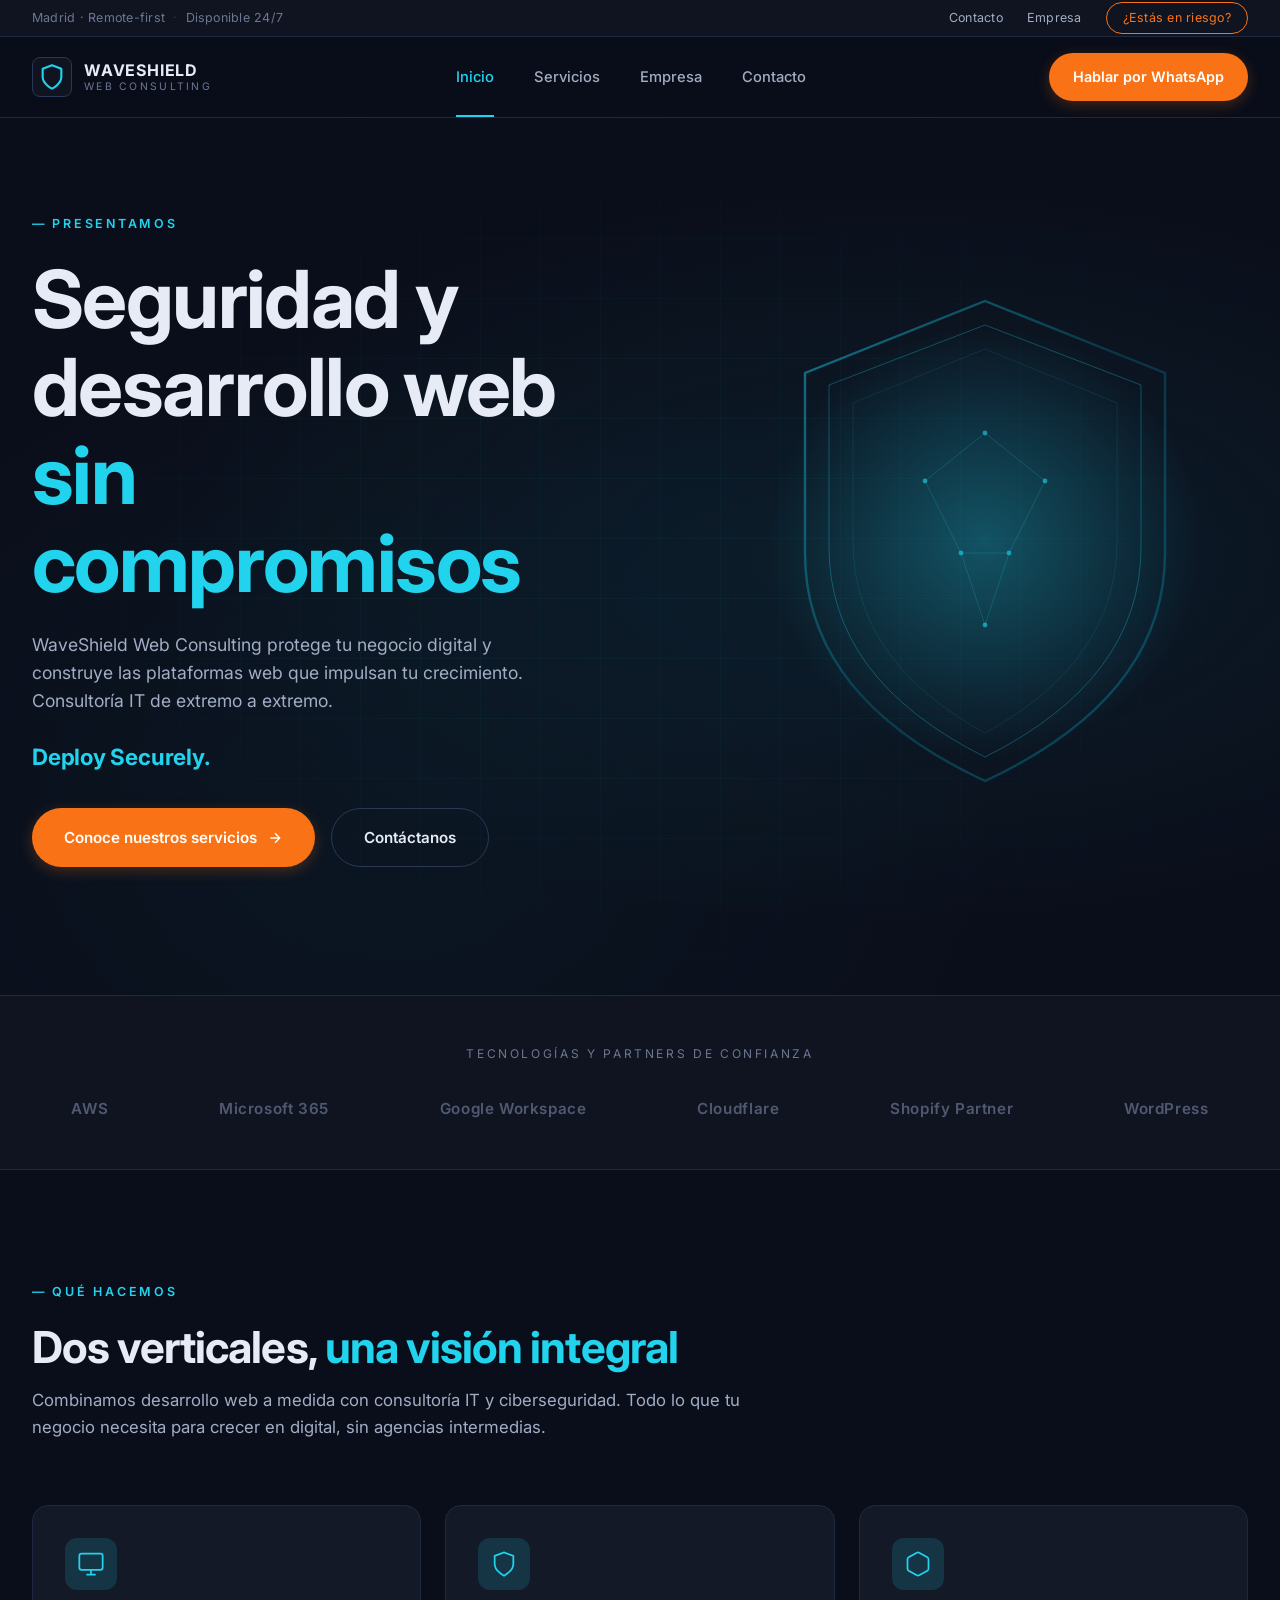
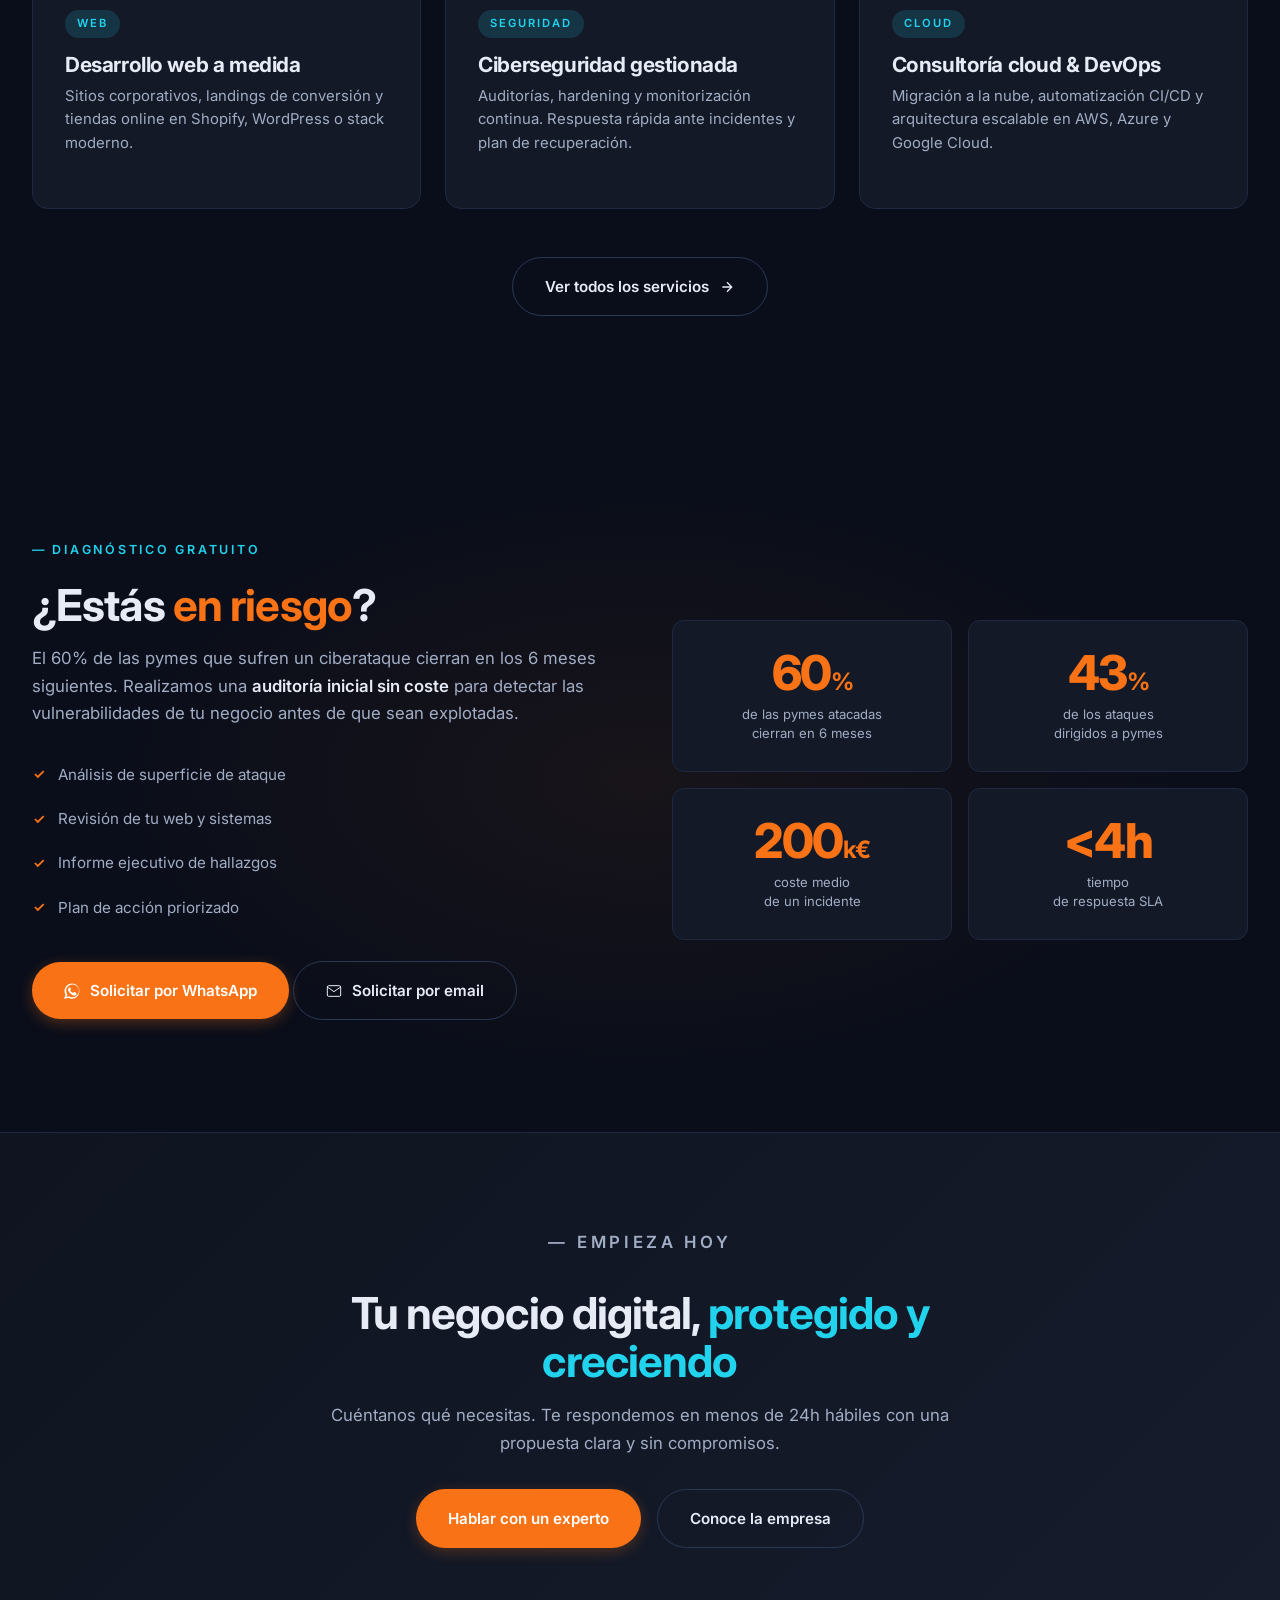
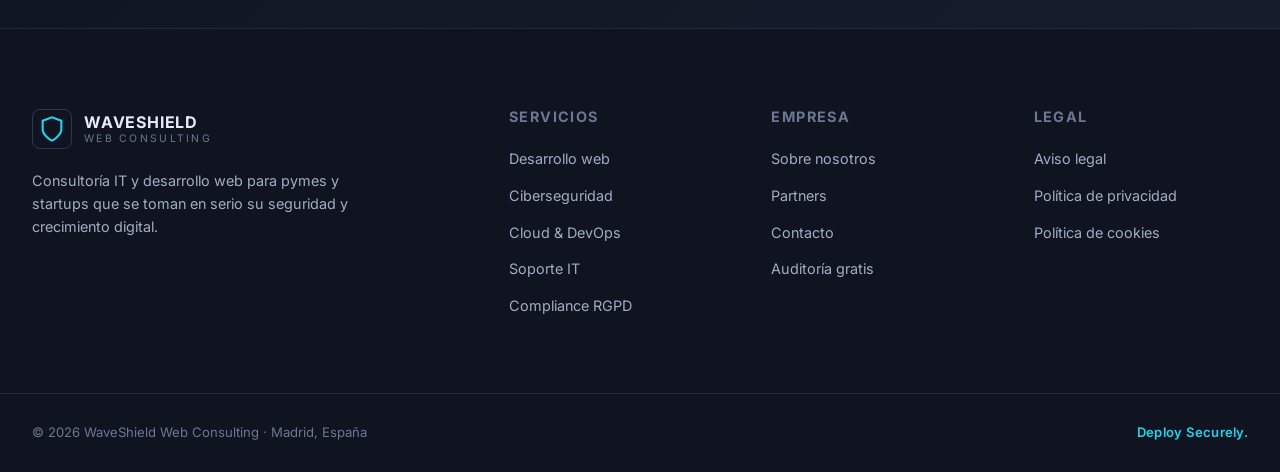
==== index.html @ a1d3de34 "Update email contact link in index.html" ====
<!DOCTYPE html>
<html lang="es">
<head>
  <meta charset="UTF-8">
  <title>WaveShield Web Consulting · Seguridad y desarrollo web sin compromisos</title>
  <meta name="viewport" content="width=device-width, initial-scale=1.0">
  <meta name="description" content="Consultoría IT y desarrollo web para pymes y startups. Protegemos tu negocio digital y construimos las plataformas que impulsan tu crecimiento.">
  <link href="https://fonts.googleapis.com/css2?family=Inter:wght@300;400;500;600;700;800&display=swap" rel="stylesheet">
  <link rel="stylesheet" href="css/styles.css">
</head>
<body>

<!-- TOPBAR -->
<div class="topbar">
  <div class="container topbar-inner">
    <div class="topbar-meta">
      <span>Madrid · Remote-first</span>
      <span class="topbar-dot">·</span>
      <span>Disponible 24/7</span>
    </div>
    <div class="topbar-links">
      <a href="contacto.html">Contacto</a>
      <a href="empresa.html">Empresa</a>
      <a href="contacto.html" class="topbar-pill">¿Estás en riesgo?</a>
    </div>
  </div>
</div>

<!-- HEADER -->
<header class="header" id="header">
  <div class="container header-inner">
    <a href="index.html" class="logo">
      <span class="logo-icon">
        <svg width="28" height="28" viewBox="0 0 24 24" fill="none" stroke="currentColor" stroke-width="1.8" stroke-linecap="round" stroke-linejoin="round">
          <path d="M12 22s8-4 8-10V5l-8-3-8 3v7c0 6 8 10 8 10z"/>
        </svg>
      </span>
      <span class="logo-text">
        <strong>WAVESHIELD</strong>
        <span class="logo-sub">WEB CONSULTING</span>
      </span>
    </a>

    <nav class="nav-desktop">
      <a href="index.html">Inicio</a>
      <a href="servicios.html">Servicios</a>
      <a href="empresa.html">Empresa</a>
      <a href="contacto.html">Contacto</a>
    </nav>

    <a href="https://wa.me/34695984273?text=Hola%2C%20me%20gustar%C3%ADa%20m%C3%A1s%20info" target="_blank" rel="noopener" class="btn btn-primary btn-pill">Hablar por WhatsApp</a>

    <button class="burger" id="burger" aria-label="Menú">
      <span></span><span></span><span></span>
    </button>
  </div>
</header>

<!-- DRAWER -->
<div class="drawer" id="drawer">
  <div class="drawer-overlay"></div>
  <div class="drawer-panel">
    <button class="drawer-close" aria-label="Cerrar">
      <svg width="22" height="22" viewBox="0 0 24 24" fill="none" stroke="currentColor" stroke-width="1.5"><path d="M18 6 6 18M6 6l12 12"/></svg>
    </button>
    <ul class="drawer-list">
      <li><a href="index.html">Inicio</a></li>
      <li><a href="servicios.html">Servicios</a></li>
      <li><a href="empresa.html">Empresa</a></li>
      <li><a href="contacto.html">Contacto</a></li>
    </ul>
    <a href="https://wa.me/34695984273?text=Hola%2C%20me%20gustar%C3%ADa%20m%C3%A1s%20info" target="_blank" rel="noopener" class="btn btn-primary btn-pill drawer-cta">Hablar por WhatsApp</a>
  </div>
</div>

<!-- HERO -->
<section class="hero">
  <div class="hero-bg"></div>
  <div class="hero-grid-overlay"></div>
  <div class="container hero-inner">
    <div class="hero-content">
      <p class="eyebrow">— Presentamos</p>
      <h1>
        Seguridad y<br>
        desarrollo web <span class="text-accent">sin<br>compromisos</span>
      </h1>
      <p class="hero-sub">
        WaveShield Web Consulting protege tu negocio digital y construye las plataformas web que impulsan tu crecimiento. Consultoría IT de extremo a extremo.
      </p>
      <p class="hero-tagline">Deploy Securely.</p>
      <div class="hero-actions">
        <a href="servicios.html" class="btn btn-primary btn-pill btn-lg">
          Conoce nuestros servicios
          <svg width="16" height="16" viewBox="0 0 24 24" fill="none" stroke="currentColor" stroke-width="2"><path d="M5 12h14m-7-7 7 7-7 7"/></svg>
        </a>
        <a href="contacto.html" class="btn btn-ghost btn-pill btn-lg">Contáctanos</a>
      </div>
    </div>
    <div class="hero-visual">
      <div class="hero-shield">
        <svg width="100%" height="100%" viewBox="0 0 400 460" xmlns="http://www.w3.org/2000/svg">
          <defs>
            <linearGradient id="shieldGrad" x1="0%" y1="0%" x2="100%" y2="100%">
              <stop offset="0%" stop-color="#22d3ee" stop-opacity="0.5"/>
              <stop offset="50%" stop-color="#06b6d4" stop-opacity="0.2"/>
              <stop offset="100%" stop-color="#0891b2" stop-opacity="0.4"/>
            </linearGradient>
            <radialGradient id="glowGrad">
              <stop offset="0%" stop-color="#22d3ee" stop-opacity="0.3"/>
              <stop offset="100%" stop-color="#22d3ee" stop-opacity="0"/>
            </radialGradient>
          </defs>
          <circle cx="200" cy="230" r="180" fill="url(#glowGrad)"/>
          <path d="M200 30 L350 90 L350 240 Q350 360 200 430 Q50 360 50 240 L50 90 Z"
                fill="none" stroke="url(#shieldGrad)" stroke-width="2"/>
          <path d="M200 50 L330 100 L330 235 Q330 345 200 410 Q70 345 70 235 L70 100 Z"
                fill="none" stroke="#22d3ee" stroke-width="0.5" opacity="0.5"/>
          <path d="M200 70 L310 115 L310 230 Q310 330 200 390 Q90 330 90 230 L90 115 Z"
                fill="none" stroke="#22d3ee" stroke-width="0.3" opacity="0.3"/>
          <g fill="#22d3ee" opacity="0.6">
            <circle cx="150" cy="180" r="2"/>
            <circle cx="250" cy="180" r="2"/>
            <circle cx="200" cy="140" r="2"/>
            <circle cx="180" cy="240" r="2"/>
            <circle cx="220" cy="240" r="2"/>
            <circle cx="200" cy="300" r="2"/>
          </g>
          <g stroke="#22d3ee" stroke-width="0.4" opacity="0.4" fill="none">
            <line x1="150" y1="180" x2="200" y2="140"/>
            <line x1="200" y1="140" x2="250" y2="180"/>
            <line x1="150" y1="180" x2="180" y2="240"/>
            <line x1="250" y1="180" x2="220" y2="240"/>
            <line x1="180" y1="240" x2="220" y2="240"/>
            <line x1="200" y1="300" x2="180" y2="240"/>
            <line x1="200" y1="300" x2="220" y2="240"/>
          </g>
        </svg>
      </div>
    </div>
  </div>
</section>

<!-- TRUST BAR -->
<section class="trust">
  <div class="container">
    <p class="trust-label">Tecnologías y partners de confianza</p>
    <div class="trust-grid">
      <div class="trust-item">AWS</div>
      <div class="trust-item">Microsoft 365</div>
      <div class="trust-item">Google Workspace</div>
      <div class="trust-item">Cloudflare</div>
      <div class="trust-item">Shopify Partner</div>
      <div class="trust-item">WordPress</div>
    </div>
  </div>
</section>

<!-- SERVICIOS PREVIEW (3 destacados) -->
<section class="services">
  <div class="container">
    <div class="section-head">
      <p class="eyebrow">— Qué hacemos</p>
      <h2>Dos verticales, <span class="text-accent">una visión integral</span></h2>
      <p class="section-sub">
        Combinamos desarrollo web a medida con consultoría IT y ciberseguridad. Todo lo que tu negocio necesita para crecer en digital, sin agencias intermedias.
      </p>
    </div>

    <div class="services-grid">

      <article class="service-card">
        <div class="service-icon">
          <svg width="28" height="28" viewBox="0 0 24 24" fill="none" stroke="currentColor" stroke-width="1.5"><rect x="2" y="3" width="20" height="14" rx="2"/><path d="M8 21h8M12 17v4"/></svg>
        </div>
        <div class="service-tag">Web</div>
        <h3>Desarrollo web a medida</h3>
        <p>Sitios corporativos, landings de conversión y tiendas online en Shopify, WordPress o stack moderno.</p>
      </article>

      <article class="service-card">
        <div class="service-icon">
          <svg width="28" height="28" viewBox="0 0 24 24" fill="none" stroke="currentColor" stroke-width="1.5"><path d="M12 22s8-4 8-10V5l-8-3-8 3v7c0 6 8 10 8 10z"/></svg>
        </div>
        <div class="service-tag">Seguridad</div>
        <h3>Ciberseguridad gestionada</h3>
        <p>Auditorías, hardening y monitorización continua. Respuesta rápida ante incidentes y plan de recuperación.</p>
      </article>

      <article class="service-card">
        <div class="service-icon">
          <svg width="28" height="28" viewBox="0 0 24 24" fill="none" stroke="currentColor" stroke-width="1.5"><path d="M21 16V8a2 2 0 0 0-1-1.73l-7-4a2 2 0 0 0-2 0l-7 4A2 2 0 0 0 3 8v8a2 2 0 0 0 1 1.73l7 4a2 2 0 0 0 2 0l7-4A2 2 0 0 0 21 16z"/></svg>
        </div>
        <div class="service-tag">Cloud</div>
        <h3>Consultoría cloud & DevOps</h3>
        <p>Migración a la nube, automatización CI/CD y arquitectura escalable en AWS, Azure y Google Cloud.</p>
      </article>

    </div>

    <div style="text-align: center; margin-top: 3rem;">
      <a href="servicios.html" class="btn btn-ghost btn-pill btn-lg">
        Ver todos los servicios
        <svg width="16" height="16" viewBox="0 0 24 24" fill="none" stroke="currentColor" stroke-width="2"><path d="M5 12h14m-7-7 7 7-7 7"/></svg>
      </a>
    </div>
  </div>
</section>

<!-- RIESGO + STATS -->
<section class="risk">
  <div class="container risk-inner">
    <div class="risk-left">
      <p class="eyebrow">— Diagnóstico gratuito</p>
      <h2>¿Estás <span class="text-warning">en riesgo</span>?</h2>
      <p class="risk-text">
        El 60% de las pymes que sufren un ciberataque cierran en los 6 meses siguientes. Realizamos una <strong>auditoría inicial sin coste</strong> para detectar las vulnerabilidades de tu negocio antes de que sean explotadas.
      </p>
      <ul class="risk-list">
        <li><svg width="14" height="14" viewBox="0 0 24 24" fill="none" stroke="currentColor" stroke-width="3"><path d="M5 12l5 5L20 7"/></svg> Análisis de superficie de ataque</li>
        <li><svg width="14" height="14" viewBox="0 0 24 24" fill="none" stroke="currentColor" stroke-width="3"><path d="M5 12l5 5L20 7"/></svg> Revisión de tu web y sistemas</li>
        <li><svg width="14" height="14" viewBox="0 0 24 24" fill="none" stroke="currentColor" stroke-width="3"><path d="M5 12l5 5L20 7"/></svg> Informe ejecutivo de hallazgos</li>
        <li><svg width="14" height="14" viewBox="0 0 24 24" fill="none" stroke="currentColor" stroke-width="3"><path d="M5 12l5 5L20 7"/></svg> Plan de acción priorizado</li>
      </ul>
      <div class="risk-actions">
        <a href="https://wa.me/34695984273?text=Hola%2C%20me%20gustar%C3%ADa%20solicitar%20la%20auditor%C3%ADa%20gratuita"
           target="_blank" rel="noopener" class="btn btn-warning btn-pill btn-lg">
          <svg width="16" height="16" viewBox="0 0 24 24" fill="currentColor"><path d="M17.5 14.4c-.3-.1-1.6-.8-1.9-.9-.3-.1-.5-.1-.7.1s-.8.9-1 1.1c-.2.2-.4.2-.6.1-.8-.4-1.5-.9-2.2-1.4-.6-.5-1.1-1.2-1.6-1.9-.1-.3 0-.4.1-.6.1-.1.3-.3.4-.5.1-.1.2-.3.3-.4.1-.2 0-.4 0-.5-.1-.1-.7-1.6-.9-2.2-.2-.5-.5-.5-.7-.5h-.6c-.2 0-.5.2-.8.4-.8.8-1.2 1.8-1.2 2.9.1 1.3.6 2.5 1.4 3.5 1.4 2 3.3 3.6 5.4 4.6.6.3 1.1.5 1.7.6.6.2 1.2.2 1.9.1.8-.1 1.5-.6 2-1.3.3-.4.4-.9.4-1.4-.1-.2-.3-.3-.6-.4M19.9 4.1c-4.4-4.4-11.5-4.4-15.9 0-3.6 3.6-4.3 9.2-1.7 13.5L0 24l6.6-1.7c1.6.9 3.4 1.3 5.2 1.3 6.2 0 11.2-5 11.2-11.2.1-3-1.1-5.9-3.2-8.1 0 0 .1 0 .1-.2m-7.2 17.4c-1.6 0-3.2-.4-4.6-1.3l-.3-.2-3.9 1 1-3.8-.2-.3c-2.9-4.5-1.5-10.5 3-13.3s10.4-1.5 13.3 3 1.5 10.4-3 13.3c-1.5 1-3.4 1.6-5.3 1.6"/></svg>
          Solicitar por WhatsApp
        </a>
        <a href="mailto:workrumsam@gmail.com?subject=Solicitud%20de%20auditor%C3%ADa%20gratuita&body=Hola%2C%0A%0AMe%20gustar%C3%ADa%20solicitar%20la%20auditor%C3%ADa%20gratuita%20de%20WaveShield.%0A%0AEmpresa%3A%0AWeb%3A%0ASector%3A%0A%0AGracias."
           class="btn btn-ghost btn-pill btn-lg">
          <svg width="16" height="16" viewBox="0 0 24 24" fill="none" stroke="currentColor" stroke-width="1.5"><rect x="2" y="4" width="20" height="16" rx="2"/><path d="M22 6 12 13 2 6"/></svg>
          Solicitar por email
        </a>
      </div>
    </div>
    <div class="risk-right">
      <div class="risk-stat">
        <div class="risk-stat-num">60<span>%</span></div>
        <div class="risk-stat-label">de las pymes atacadas<br>cierran en 6 meses</div>
      </div>
      <div class="risk-stat">
        <div class="risk-stat-num">43<span>%</span></div>
        <div class="risk-stat-label">de los ataques<br>dirigidos a pymes</div>
      </div>
      <div class="risk-stat">
        <div class="risk-stat-num">200<span>k€</span></div>
        <div class="risk-stat-label">coste medio<br>de un incidente</div>
      </div>
      <div class="risk-stat">
        <div class="risk-stat-num">&lt;4h</div>
        <div class="risk-stat-label">tiempo<br>de respuesta SLA</div>
      </div>
    </div>
  </div>
</section>

<!-- CTA BANNER -->
<section class="cta-banner">
  <div class="container cta-banner-inner">
    <p class="eyebrow">— Empieza hoy</p>
    <h2>Tu negocio digital, <span class="text-accent">protegido y creciendo</span></h2>
    <p>Cuéntanos qué necesitas. Te respondemos en menos de 24h hábiles con una propuesta clara y sin compromisos.</p>
    <div class="cta-banner-actions">
      <a href="contacto.html" class="btn btn-primary btn-pill btn-lg">Hablar con un experto</a>
      <a href="empresa.html" class="btn btn-ghost btn-pill btn-lg">Conoce la empresa</a>
    </div>
  </div>
</section>

<!-- FOOTER -->
<footer class="footer">
  <div class="container footer-inner">
    <div class="footer-brand">
      <a href="index.html" class="logo">
        <span class="logo-icon">
          <svg width="28" height="28" viewBox="0 0 24 24" fill="none" stroke="currentColor" stroke-width="1.8"><path d="M12 22s8-4 8-10V5l-8-3-8 3v7c0 6 8 10 8 10z"/></svg>
        </span>
        <span class="logo-text">
          <strong>WAVESHIELD</strong>
          <span class="logo-sub">WEB CONSULTING</span>
        </span>
      </a>
      <p>Consultoría IT y desarrollo web para pymes y startups que se toman en serio su seguridad y crecimiento digital.</p>
    </div>

    <div class="footer-col">
      <h4>Servicios</h4>
      <ul>
        <li><a href="servicios.html">Desarrollo web</a></li>
        <li><a href="servicios.html">Ciberseguridad</a></li>
        <li><a href="servicios.html">Cloud & DevOps</a></li>
        <li><a href="servicios.html">Soporte IT</a></li>
        <li><a href="servicios.html">Compliance RGPD</a></li>
      </ul>
    </div>

    <div class="footer-col">
      <h4>Empresa</h4>
      <ul>
        <li><a href="empresa.html">Sobre nosotros</a></li>
        <li><a href="empresa.html">Partners</a></li>
        <li><a href="contacto.html">Contacto</a></li>
        <li><a href="contacto.html">Auditoría gratis</a></li>
      </ul>
    </div>

    <div class="footer-col">
      <h4>Legal</h4>
      <ul>
        <li><a href="#">Aviso legal</a></li>
        <li><a href="#">Política de privacidad</a></li>
        <li><a href="#">Política de cookies</a></li>
      </ul>
    </div>
  </div>

  <div class="footer-bottom">
    <div class="container footer-bottom-inner">
      <span>© 2026 WaveShield Web Consulting · Madrid, España</span>
      <span class="footer-tagline">Deploy Securely.</span>
    </div>
  </div>
</footer>

<script src="js/main.js"></script>
</body>
</html>
---- css/styles.css ----
/* ─────────────────────────────────────────────
   CYBERSHIELD WEB CONSULTING · STYLES
   Multi-page · HTML + CSS + JS vainilla
   ───────────────────────────────────────────── */

*, *::before, *::after { box-sizing: border-box; margin: 0; padding: 0; }

:root {
  --bg: #0a0e1a;
  --bg-2: #0f1420;
  --bg-3: #161c2c;
  --bg-card: #131927;
  --border: #1f2940;
  --border-light: #2a3855;
  --text: #e6ebf5;
  --text-2: #a1adc4;
  --text-3: #6c7793;
  --accent: #22d3ee;
  --accent-2: #06b6d4;
  --accent-dim: rgba(34, 211, 238, 0.15);
  --warning: #f97316;
  --warning-2: #ea580c;
  --warning-dim: rgba(249, 115, 22, 0.15);
  --success: #22c55e;
  --whatsapp: #25d366;
  --font: 'Inter', -apple-system, BlinkMacSystemFont, sans-serif;
}

html { scroll-behavior: smooth; }

body {
  background: var(--bg);
  color: var(--text);
  font-family: var(--font);
  font-weight: 400;
  line-height: 1.65;
  overflow-x: hidden;
  -webkit-font-smoothing: antialiased;
}

img, svg { max-width: 100%; display: block; }
a { color: inherit; text-decoration: none; }
button { font-family: inherit; cursor: pointer; }

.container {
  max-width: 1280px;
  margin: 0 auto;
  padding: 0 2rem;
}

/* ── HELPERS ── */
.text-accent { color: var(--accent); }
.text-warning { color: var(--warning); }

.eyebrow {
  font-size: 0.78rem;
  letter-spacing: 0.22em;
  text-transform: uppercase;
  color: var(--accent);
  font-weight: 600;
  margin-bottom: 1.25rem;
}

h1, h2, h3, h4 {
  font-family: var(--font);
  font-weight: 700;
  letter-spacing: -0.02em;
  line-height: 1.1;
}

h1 { font-size: clamp(2.5rem, 6.5vw, 5rem); margin-bottom: 1.5rem; }
h2 { font-size: clamp(1.85rem, 4vw, 2.75rem); margin-bottom: 1rem; }
h3 { font-size: 1.35rem; margin-bottom: 0.5rem; }
h4 { font-size: 0.9rem; letter-spacing: 0.1em; text-transform: uppercase; color: var(--text-3); margin-bottom: 1.25rem; }

/* ── BUTTONS ── */
.btn {
  display: inline-flex;
  align-items: center;
  gap: 0.625rem;
  padding: 0.75rem 1.5rem;
  font-size: 0.9rem;
  font-weight: 600;
  border: none;
  transition: transform 0.15s, background 0.2s, color 0.2s, box-shadow 0.2s;
  cursor: pointer;
  white-space: nowrap;
}

.btn-lg { padding: 1rem 2rem; font-size: 0.95rem; }
.btn-pill { border-radius: 100px; }

.btn-primary {
  background: var(--warning);
  color: #fff;
  box-shadow: 0 4px 14px rgba(249, 115, 22, 0.25);
}

.btn-primary:hover {
  background: var(--warning-2);
  transform: translateY(-1px);
  box-shadow: 0 6px 20px rgba(249, 115, 22, 0.35);
}

.btn-ghost {
  background: transparent;
  color: var(--text);
  border: 1px solid var(--border-light);
}

.btn-ghost:hover {
  border-color: var(--accent);
  color: var(--accent);
}

.btn-warning {
  background: var(--warning);
  color: #fff;
  box-shadow: 0 4px 14px rgba(249, 115, 22, 0.3);
}

.btn-warning:hover {
  background: var(--warning-2);
  transform: translateY(-1px);
}

/* ── TOPBAR ── */
.topbar {
  background: var(--bg-2);
  border-bottom: 1px solid var(--border);
  font-size: 0.78rem;
  color: var(--text-3);
  letter-spacing: 0.02em;
}

.topbar-inner {
  display: flex;
  justify-content: space-between;
  align-items: center;
  height: 36px;
}

.topbar-meta { display: flex; gap: 0.5rem; align-items: center; }
.topbar-dot { opacity: 0.4; }
.topbar-links { display: flex; gap: 1.5rem; align-items: center; }

.topbar-links a {
  color: var(--text-2);
  transition: color 0.2s;
}

.topbar-links a:hover { color: var(--text); }

.topbar-pill {
  padding: 0.3rem 1rem;
  border: 1px solid var(--warning);
  border-radius: 100px;
  color: var(--warning) !important;
  transition: background 0.2s, color 0.2s !important;
}

.topbar-pill:hover {
  background: var(--warning);
  color: #fff !important;
}

/* ── HEADER ── */
.header {
  border-bottom: 1px solid var(--border);
  position: sticky;
  top: 0;
  z-index: 50;
  backdrop-filter: blur(10px);
  background: rgba(10, 14, 26, 0.92);
}

.header-inner {
  display: flex;
  align-items: center;
  justify-content: space-between;
  height: 80px;
  gap: 2rem;
}

.logo {
  display: flex;
  align-items: center;
  gap: 0.75rem;
  flex-shrink: 0;
}

.logo-icon {
  width: 40px;
  height: 40px;
  border: 1px solid var(--border-light);
  border-radius: 8px;
  display: flex;
  align-items: center;
  justify-content: center;
  color: var(--accent);
  background: var(--bg-2);
}

.logo-text { display: flex; flex-direction: column; line-height: 1; }
.logo-text strong {
  font-size: 1rem;
  letter-spacing: 0.05em;
  color: var(--text);
  font-weight: 700;
}

.logo-sub {
  font-size: 0.65rem;
  letter-spacing: 0.22em;
  color: var(--text-3);
  margin-top: 4px;
}

.nav-desktop {
  display: flex;
  gap: 2.5rem;
  flex: 1;
  justify-content: center;
}

.nav-desktop a {
  font-size: 0.92rem;
  font-weight: 500;
  color: var(--text-2);
  transition: color 0.2s;
  position: relative;
}

.nav-desktop a:hover,
.nav-desktop a.active { color: var(--accent); }

.nav-desktop a.active::after {
  content: '';
  position: absolute;
  bottom: -28px;
  left: 0;
  right: 0;
  height: 2px;
  background: var(--accent);
}

.burger {
  display: none;
  background: transparent;
  border: none;
  width: 32px;
  height: 32px;
  flex-direction: column;
  justify-content: center;
  align-items: center;
  gap: 5px;
}

.burger span {
  width: 22px;
  height: 1.5px;
  background: var(--text);
  display: block;
}

/* ── DRAWER MOBILE ── */
.drawer {
  position: fixed;
  inset: 0;
  z-index: 9999;
  pointer-events: none;
  opacity: 0;
  transition: opacity 0.3s;
}

.drawer.open { pointer-events: auto; opacity: 1; }

.drawer-overlay {
  position: absolute;
  inset: 0;
  background: rgba(10, 14, 26, 0.8);
  backdrop-filter: blur(4px);
}

.drawer-panel {
  position: absolute;
  top: 0; right: 0; bottom: 0;
  width: min(85vw, 360px);
  background: var(--bg-2);
  border-left: 1px solid var(--border);
  transform: translateX(100%);
  transition: transform 0.35s cubic-bezier(0.4, 0, 0.2, 1);
  padding: 2rem;
  display: flex;
  flex-direction: column;
}

.drawer.open .drawer-panel { transform: translateX(0); }

.drawer-close {
  align-self: flex-end;
  background: transparent;
  border: none;
  color: var(--text);
  padding: 6px;
  margin-bottom: 1.5rem;
}

.drawer-list { list-style: none; flex: 1; display: flex; flex-direction: column; }
.drawer-list li { border-bottom: 1px solid var(--border); }
.drawer-list a {
  display: block;
  padding: 1.1rem 0;
  font-size: 0.95rem;
  letter-spacing: 0.04em;
  color: var(--text);
  transition: color 0.2s;
}

.drawer-list a:hover,
.drawer-list a.active { color: var(--accent); }

.drawer-cta { margin-top: 1.5rem; justify-content: center; }

/* ── PAGE HERO (interno) ── */
.page-hero {
  position: relative;
  padding: 5rem 0 4rem;
  text-align: center;
  overflow: hidden;
  border-bottom: 1px solid var(--border);
}

.page-hero::before {
  content: '';
  position: absolute;
  inset: 0;
  background: radial-gradient(ellipse at center, rgba(34, 211, 238, 0.06) 0%, transparent 60%);
}

.page-hero-inner {
  position: relative;
  max-width: 760px;
  margin: 0 auto;
}

.page-hero h1 {
  font-size: clamp(2.25rem, 5vw, 3.5rem);
}

.page-hero p {
  color: var(--text-2);
  font-size: 1.1rem;
  margin-top: 1rem;
  max-width: 640px;
  margin-left: auto;
  margin-right: auto;
}

/* ── HOME HERO ── */
.hero {
  position: relative;
  padding: 6rem 0 8rem;
  overflow: hidden;
}

.hero-bg {
  position: absolute;
  inset: 0;
  background: radial-gradient(ellipse at 70% 50%, rgba(34, 211, 238, 0.08) 0%, transparent 60%),
              radial-gradient(ellipse at 30% 80%, rgba(34, 211, 238, 0.04) 0%, transparent 50%);
}

.hero-grid-overlay {
  position: absolute;
  inset: 0;
  background-image:
    linear-gradient(rgba(34, 211, 238, 0.04) 1px, transparent 1px),
    linear-gradient(90deg, rgba(34, 211, 238, 0.04) 1px, transparent 1px);
  background-size: 60px 60px;
  mask-image: radial-gradient(ellipse at center, black 30%, transparent 80%);
}

.hero-inner {
  position: relative;
  display: grid;
  grid-template-columns: 1.1fr 0.9fr;
  gap: 3rem;
  align-items: center;
}

.hero-content { z-index: 2; }

.hero-sub {
  font-size: 1.1rem;
  color: var(--text-2);
  margin: 1.5rem 0;
  max-width: 540px;
  line-height: 1.6;
}

.hero-tagline {
  font-size: 1.4rem;
  font-weight: 700;
  color: var(--accent);
  margin-bottom: 2rem;
  letter-spacing: -0.01em;
}

.hero-actions {
  display: flex;
  gap: 1rem;
  flex-wrap: wrap;
}

.hero-visual {
  position: relative;
  z-index: 1;
}

.hero-shield {
  position: relative;
  max-width: 480px;
  margin: 0 auto;
  animation: float 6s ease-in-out infinite;
}

@keyframes float {
  0%, 100% { transform: translateY(0); }
  50% { transform: translateY(-12px); }
}

/* ── TRUST BAR ── */
.trust {
  padding: 3rem 0;
  border-top: 1px solid var(--border);
  border-bottom: 1px solid var(--border);
  background: var(--bg-2);
}

.trust-label {
  text-align: center;
  font-size: 0.75rem;
  letter-spacing: 0.22em;
  text-transform: uppercase;
  color: var(--text-3);
  margin-bottom: 2rem;
}

.trust-grid {
  display: flex;
  justify-content: space-around;
  align-items: center;
  flex-wrap: wrap;
  gap: 2rem;
}

.trust-item {
  font-size: 0.95rem;
  font-weight: 600;
  color: var(--text-3);
  letter-spacing: 0.04em;
  opacity: 0.7;
  transition: opacity 0.2s, color 0.2s;
}

.trust-item:hover { opacity: 1; color: var(--text); }

/* ── SECTION HEAD ── */
.section-head {
  margin-bottom: 4rem;
  max-width: 720px;
}

.section-head-center {
  text-align: center;
  margin-left: auto;
  margin-right: auto;
}

.section-sub {
  font-size: 1.05rem;
  color: var(--text-2);
  margin-top: 0.5rem;
  line-height: 1.6;
}

/* ── SERVICES GRID ── */
.services { padding: 7rem 0; }

.services-grid {
  display: grid;
  grid-template-columns: repeat(3, 1fr);
  gap: 1.5rem;
}

.service-card {
  background: var(--bg-card);
  border: 1px solid var(--border);
  border-radius: 16px;
  padding: 2rem;
  transition: border-color 0.3s, transform 0.3s, background 0.3s;
  display: flex;
  flex-direction: column;
}

.service-card:hover {
  border-color: var(--accent);
  transform: translateY(-4px);
  background: var(--bg-3);
}

.service-icon {
  width: 52px;
  height: 52px;
  border-radius: 12px;
  background: var(--accent-dim);
  color: var(--accent);
  display: flex;
  align-items: center;
  justify-content: center;
  margin-bottom: 1.25rem;
}

.service-tag {
  display: inline-block;
  font-size: 0.7rem;
  letter-spacing: 0.18em;
  text-transform: uppercase;
  color: var(--accent);
  padding: 0.3rem 0.75rem;
  background: var(--accent-dim);
  border-radius: 100px;
  margin-bottom: 1rem;
  font-weight: 600;
  align-self: flex-start;
}

.service-card h3 {
  color: var(--text);
  font-size: 1.3rem;
  margin-bottom: 0.5rem;
}

.service-card p {
  color: var(--text-2);
  font-size: 0.93rem;
  line-height: 1.6;
  margin-bottom: 1.25rem;
  flex: 1;
}

.service-list {
  list-style: none;
  padding: 0;
  border-top: 1px solid var(--border);
  padding-top: 1.25rem;
}

.service-list li {
  font-size: 0.86rem;
  color: var(--text-2);
  padding: 0.4rem 0 0.4rem 1.5rem;
  position: relative;
  line-height: 1.5;
}

.service-list li::before {
  content: '';
  position: absolute;
  left: 0;
  top: 0.85rem;
  width: 6px;
  height: 6px;
  background: var(--accent);
  border-radius: 50%;
}

/* ── RISK / STATS SECTION ── */
.risk {
  padding: 7rem 0;
  position: relative;
  overflow: hidden;
}

.risk::before {
  content: '';
  position: absolute;
  inset: 0;
  background: radial-gradient(ellipse at center, rgba(249, 115, 22, 0.06) 0%, transparent 60%);
}

.risk-inner {
  position: relative;
  display: grid;
  grid-template-columns: 1fr 1fr;
  gap: 4rem;
  align-items: center;
}

.risk-text {
  color: var(--text-2);
  font-size: 1.05rem;
  margin: 1rem 0 1.5rem;
  line-height: 1.65;
}

.risk-text strong { color: var(--text); font-weight: 600; }

.risk-list {
  list-style: none;
  padding: 0;
  margin: 0 0 2rem;
}

.risk-list li {
  display: flex;
  align-items: center;
  gap: 0.75rem;
  padding: 0.6rem 0;
  font-size: 0.95rem;
  color: var(--text-2);
}

.risk-list svg { color: var(--warning); flex-shrink: 0; }

.risk-right {
  display: grid;
  grid-template-columns: 1fr 1fr;
  gap: 1rem;
}

.risk-stat {
  background: var(--bg-card);
  border: 1px solid var(--border);
  border-radius: 12px;
  padding: 1.75rem 1.5rem;
  text-align: center;
}

.risk-stat-num {
  font-size: 3rem;
  font-weight: 800;
  color: var(--warning);
  line-height: 1;
  letter-spacing: -0.03em;
  margin-bottom: 0.5rem;
}

.risk-stat-num span {
  font-size: 1.5rem;
  font-weight: 700;
}

.risk-stat-label {
  font-size: 0.82rem;
  color: var(--text-2);
  line-height: 1.45;
}

/* ── PROCESS ── */
.process {
  padding: 7rem 0;
  background: var(--bg-2);
  border-top: 1px solid var(--border);
  border-bottom: 1px solid var(--border);
}

.process-steps {
  display: grid;
  grid-template-columns: 1fr auto 1fr auto 1fr auto 1fr;
  gap: 1.25rem;
  align-items: stretch;
}

.process-step {
  background: var(--bg-card);
  border: 1px solid var(--border);
  border-radius: 14px;
  padding: 2rem 1.75rem;
  transition: border-color 0.3s;
}

.process-step:hover { border-color: var(--accent); }

.process-num {
  font-size: 2.5rem;
  font-weight: 800;
  color: var(--accent);
  opacity: 0.35;
  line-height: 1;
  margin-bottom: 0.75rem;
  letter-spacing: -0.03em;
}

.process-step h3 {
  font-size: 1.15rem;
  color: var(--text);
  margin-bottom: 0.5rem;
}

.process-step p {
  font-size: 0.88rem;
  color: var(--text-2);
  line-height: 1.55;
}

.process-arrow {
  align-self: center;
  color: var(--accent);
  opacity: 0.4;
  font-size: 1.5rem;
}

/* ── COMPANY ── */
.company-section { padding: 6rem 0; }

.company-inner {
  display: grid;
  grid-template-columns: 1fr 1fr;
  gap: 4rem;
  align-items: center;
}

.company-text p {
  color: var(--text-2);
  margin-bottom: 1rem;
  font-size: 0.98rem;
  line-height: 1.7;
}

.company-values {
  display: grid;
  grid-template-columns: repeat(3, 1fr);
  gap: 1.25rem;
  margin-top: 2rem;
  padding-top: 2rem;
  border-top: 1px solid var(--border);
}

.company-value strong {
  font-size: 0.92rem;
  color: var(--accent);
  font-weight: 600;
  display: block;
  margin-bottom: 0.2rem;
}

.company-value span {
  font-size: 0.85rem;
  color: var(--text-2);
  line-height: 1.45;
}

/* TERMINAL */
.terminal {
  background: #0d1119;
  border: 1px solid var(--border-light);
  border-radius: 12px;
  overflow: hidden;
  box-shadow: 0 20px 60px rgba(0, 0, 0, 0.4);
}

.terminal-head {
  background: var(--bg-3);
  padding: 0.75rem 1rem;
  display: flex;
  align-items: center;
  gap: 0.5rem;
  border-bottom: 1px solid var(--border);
}

.terminal-dot {
  width: 12px;
  height: 12px;
  border-radius: 50%;
  background: #404a60;
}

.terminal-dot:nth-child(1) { background: #ff5f57; }
.terminal-dot:nth-child(2) { background: #febc2e; }
.terminal-dot:nth-child(3) { background: #28c840; }

.terminal-title {
  margin-left: auto;
  margin-right: auto;
  font-size: 0.78rem;
  color: var(--text-3);
  font-family: 'SF Mono', Menlo, Monaco, monospace;
}

.terminal-body {
  padding: 1.5rem;
  font-family: 'SF Mono', Menlo, Monaco, monospace;
  font-size: 0.85rem;
  line-height: 1.7;
}

.terminal-body p { margin: 0.15rem 0; color: var(--text-2); }

.t-prompt { color: var(--accent); margin-right: 0.5rem; font-weight: 700; }
.t-out { padding-left: 1.2rem; }
.t-ok { color: var(--success); margin-right: 0.5rem; }

.t-blink {
  color: var(--accent);
  animation: blink 1.2s ease-in-out infinite;
}

@keyframes blink {
  0%, 100% { opacity: 1; }
  50% { opacity: 0.3; }
}

/* ── TIMELINE (about page) ── */
.timeline {
  padding: 5rem 0;
  background: var(--bg-2);
  border-top: 1px solid var(--border);
  border-bottom: 1px solid var(--border);
}

.timeline-list {
  max-width: 760px;
  margin: 3rem auto 0;
  position: relative;
}

.timeline-list::before {
  content: '';
  position: absolute;
  top: 0;
  bottom: 0;
  left: 20px;
  width: 1px;
  background: var(--border);
}

.timeline-item {
  position: relative;
  padding: 0 0 2.5rem 4rem;
}

.timeline-item:last-child { padding-bottom: 0; }

.timeline-dot {
  position: absolute;
  left: 13px;
  top: 6px;
  width: 16px;
  height: 16px;
  border-radius: 50%;
  background: var(--bg);
  border: 2px solid var(--accent);
  box-shadow: 0 0 0 4px var(--bg-2);
}

.timeline-year {
  display: inline-block;
  font-size: 0.75rem;
  font-weight: 600;
  letter-spacing: 0.15em;
  color: var(--accent);
  margin-bottom: 0.4rem;
  text-transform: uppercase;
}

.timeline-item h3 {
  font-size: 1.2rem;
  color: var(--text);
  margin-bottom: 0.4rem;
}

.timeline-item p {
  color: var(--text-2);
  font-size: 0.95rem;
  line-height: 1.6;
}

/* ── PARTNERS / VALUES GRID ── */
.partners-section {
  padding: 7rem 0;
}

.partners-grid {
  display: grid;
  grid-template-columns: repeat(4, 1fr);
  gap: 1rem;
}

.partner-card {
  background: var(--bg-card);
  border: 1px solid var(--border);
  border-radius: 12px;
  padding: 1.75rem 1.5rem;
  text-align: center;
  font-size: 0.95rem;
  font-weight: 600;
  color: var(--text-2);
  transition: all 0.25s;
}

.partner-card:hover {
  border-color: var(--accent);
  color: var(--accent);
  transform: translateY(-2px);
}

/* ── CONTACT PAGE ── */
.contact-page { padding: 5rem 0 6rem; }

.contact-channels-grid {
  display: grid;
  grid-template-columns: repeat(3, 1fr);
  gap: 1.5rem;
  margin-bottom: 4rem;
}

.channel-card {
  background: var(--bg-card);
  border: 1px solid var(--border);
  border-radius: 16px;
  padding: 2.5rem 2rem;
  text-align: center;
  display: flex;
  flex-direction: column;
  align-items: center;
  transition: border-color 0.3s, transform 0.3s, background 0.3s;
}

.channel-card:hover {
  border-color: var(--accent);
  transform: translateY(-4px);
  background: var(--bg-3);
}

.channel-card.channel-whatsapp:hover { border-color: var(--whatsapp); }

.channel-icon {
  width: 64px;
  height: 64px;
  border-radius: 16px;
  display: flex;
  align-items: center;
  justify-content: center;
  margin-bottom: 1.5rem;
  background: var(--accent-dim);
  color: var(--accent);
}

.channel-icon.channel-icon-warning {
  background: var(--warning-dim);
  color: var(--warning);
}

.channel-icon.channel-icon-whatsapp {
  background: rgba(37, 211, 102, 0.15);
  color: var(--whatsapp);
}

.channel-card h3 {
  color: var(--text);
  font-size: 1.35rem;
  margin-bottom: 0.5rem;
}

.channel-card p {
  color: var(--text-2);
  font-size: 0.92rem;
  line-height: 1.6;
  margin-bottom: 1.5rem;
  flex: 1;
}

.channel-cta {
  display: inline-flex;
  align-items: center;
  gap: 0.5rem;
  padding: 0.7rem 1.5rem;
  border-radius: 100px;
  font-size: 0.85rem;
  font-weight: 600;
  letter-spacing: 0.01em;
  transition: all 0.2s;
}

.channel-cta-primary {
  background: var(--warning);
  color: #fff;
}

.channel-cta-primary:hover {
  background: var(--warning-2);
  transform: translateY(-1px);
}

.channel-cta-accent {
  background: var(--accent);
  color: var(--bg);
}

.channel-cta-accent:hover {
  background: var(--accent-2);
  color: #fff;
  transform: translateY(-1px);
}

.channel-cta-whatsapp {
  background: var(--whatsapp);
  color: #fff;
}

.channel-cta-whatsapp:hover {
  background: #1ea951;
  transform: translateY(-1px);
}

.channel-meta {
  font-size: 0.85rem;
  color: var(--text-3);
  margin-top: 1rem;
  letter-spacing: 0.02em;
}

/* CONTACT INFO BLOCK */
.contact-info {
  background: var(--bg-2);
  border: 1px solid var(--border);
  border-radius: 16px;
  padding: 3rem;
  display: grid;
  grid-template-columns: repeat(3, 1fr);
  gap: 2rem;
}

.contact-info-item {
  display: flex;
  flex-direction: column;
  gap: 0.5rem;
}

.contact-info-item strong {
  font-size: 0.78rem;
  letter-spacing: 0.15em;
  text-transform: uppercase;
  color: var(--text-3);
  font-weight: 600;
}

.contact-info-item span,
.contact-info-item a {
  font-size: 0.95rem;
  color: var(--text);
  line-height: 1.55;
}

.contact-info-item a:hover { color: var(--accent); }

/* ── FOOTER ── */
.footer {
  background: var(--bg-2);
  border-top: 1px solid var(--border);
  padding: 5rem 0 0;
}

.footer-inner {
  display: grid;
  grid-template-columns: 2fr 1fr 1fr 1fr;
  gap: 3rem;
  padding-bottom: 4rem;
}

.footer-brand p {
  font-size: 0.9rem;
  color: var(--text-2);
  margin-top: 1.25rem;
  line-height: 1.6;
  max-width: 320px;
}

.footer-col ul { list-style: none; padding: 0; }
.footer-col ul li { margin-bottom: 0.65rem; }

.footer-col a {
  font-size: 0.9rem;
  color: var(--text-2);
  transition: color 0.2s;
}

.footer-col a:hover { color: var(--accent); }

.footer-bottom {
  border-top: 1px solid var(--border);
  padding: 1.75rem 0;
  font-size: 0.82rem;
  color: var(--text-3);
}

.footer-bottom-inner {
  display: flex;
  justify-content: space-between;
  align-items: center;
  flex-wrap: wrap;
  gap: 1rem;
}

.footer-tagline {
  color: var(--accent);
  font-weight: 600;
  letter-spacing: 0.02em;
}

/* ── CTA BANNER (reused across pages) ── */
.cta-banner {
  padding: 5rem 0;
  background: linear-gradient(135deg, var(--bg-2) 0%, var(--bg-3) 100%);
  border-top: 1px solid var(--border);
  text-align: center;
}

.cta-banner-inner {
  max-width: 720px;
  margin: 0 auto;
}

.cta-banner p {
  color: var(--text-2);
  font-size: 1.05rem;
  margin: 1rem 0 2rem;
}

.cta-banner-actions {
  display: flex;
  gap: 1rem;
  justify-content: center;
  flex-wrap: wrap;
}

/* ── RESPONSIVE ── */
@media (max-width: 1024px) {
  .services-grid { grid-template-columns: repeat(2, 1fr); }
  .partners-grid { grid-template-columns: repeat(3, 1fr); }
  .contact-channels-grid { grid-template-columns: 1fr; }
  .process-steps {
    grid-template-columns: 1fr 1fr;
    gap: 1rem;
  }
  .process-arrow { display: none; }
  .footer-inner { grid-template-columns: 1fr 1fr; }
  .footer-brand { grid-column: 1 / -1; }
}

@media (max-width: 768px) {
  .container { padding: 0 1.25rem; }
  .topbar { display: none; }
  .nav-desktop { display: none; }
  .burger { display: flex; }

  .header-inner { height: 64px; }
  .logo-text strong { font-size: 0.9rem; }
  .logo-sub { font-size: 0.6rem; }
  .header .btn-primary { display: none; }

  .hero { padding: 4rem 0 5rem; }
  .hero-inner { grid-template-columns: 1fr; gap: 2rem; }
  .hero-visual { order: -1; max-width: 320px; margin: 0 auto; }
  .hero-actions { flex-direction: column; align-items: stretch; }
  .hero-actions .btn { justify-content: center; }

  .page-hero { padding: 3.5rem 0 3rem; }

  .trust-grid { gap: 1rem 2rem; }

  .services,
  .risk,
  .process,
  .company-section,
  .partners-section,
  .timeline,
  .contact-page,
  .cta-banner { padding: 4rem 0; }

  .services-grid,
  .partners-grid,
  .process-steps { grid-template-columns: 1fr; }

  .risk-inner,
  .company-inner { grid-template-columns: 1fr; gap: 2.5rem; }

  .risk-right { grid-template-columns: 1fr 1fr; gap: 0.75rem; }
  .risk-stat { padding: 1.25rem 1rem; }
  .risk-stat-num { font-size: 2.25rem; }

  .company-values { grid-template-columns: 1fr; gap: 1rem; }

  .contact-info { grid-template-columns: 1fr; padding: 2rem; gap: 1.5rem; }

  .timeline-list::before { left: 12px; }
  .timeline-item { padding-left: 3rem; }
  .timeline-dot { left: 5px; }

  .footer-inner { grid-template-columns: 1fr; gap: 2.5rem; padding-bottom: 2.5rem; }
  .footer { padding-top: 3rem; }

  h1 { font-size: clamp(2rem, 9vw, 3rem); }
  h2 { font-size: clamp(1.6rem, 6vw, 2rem); }
}
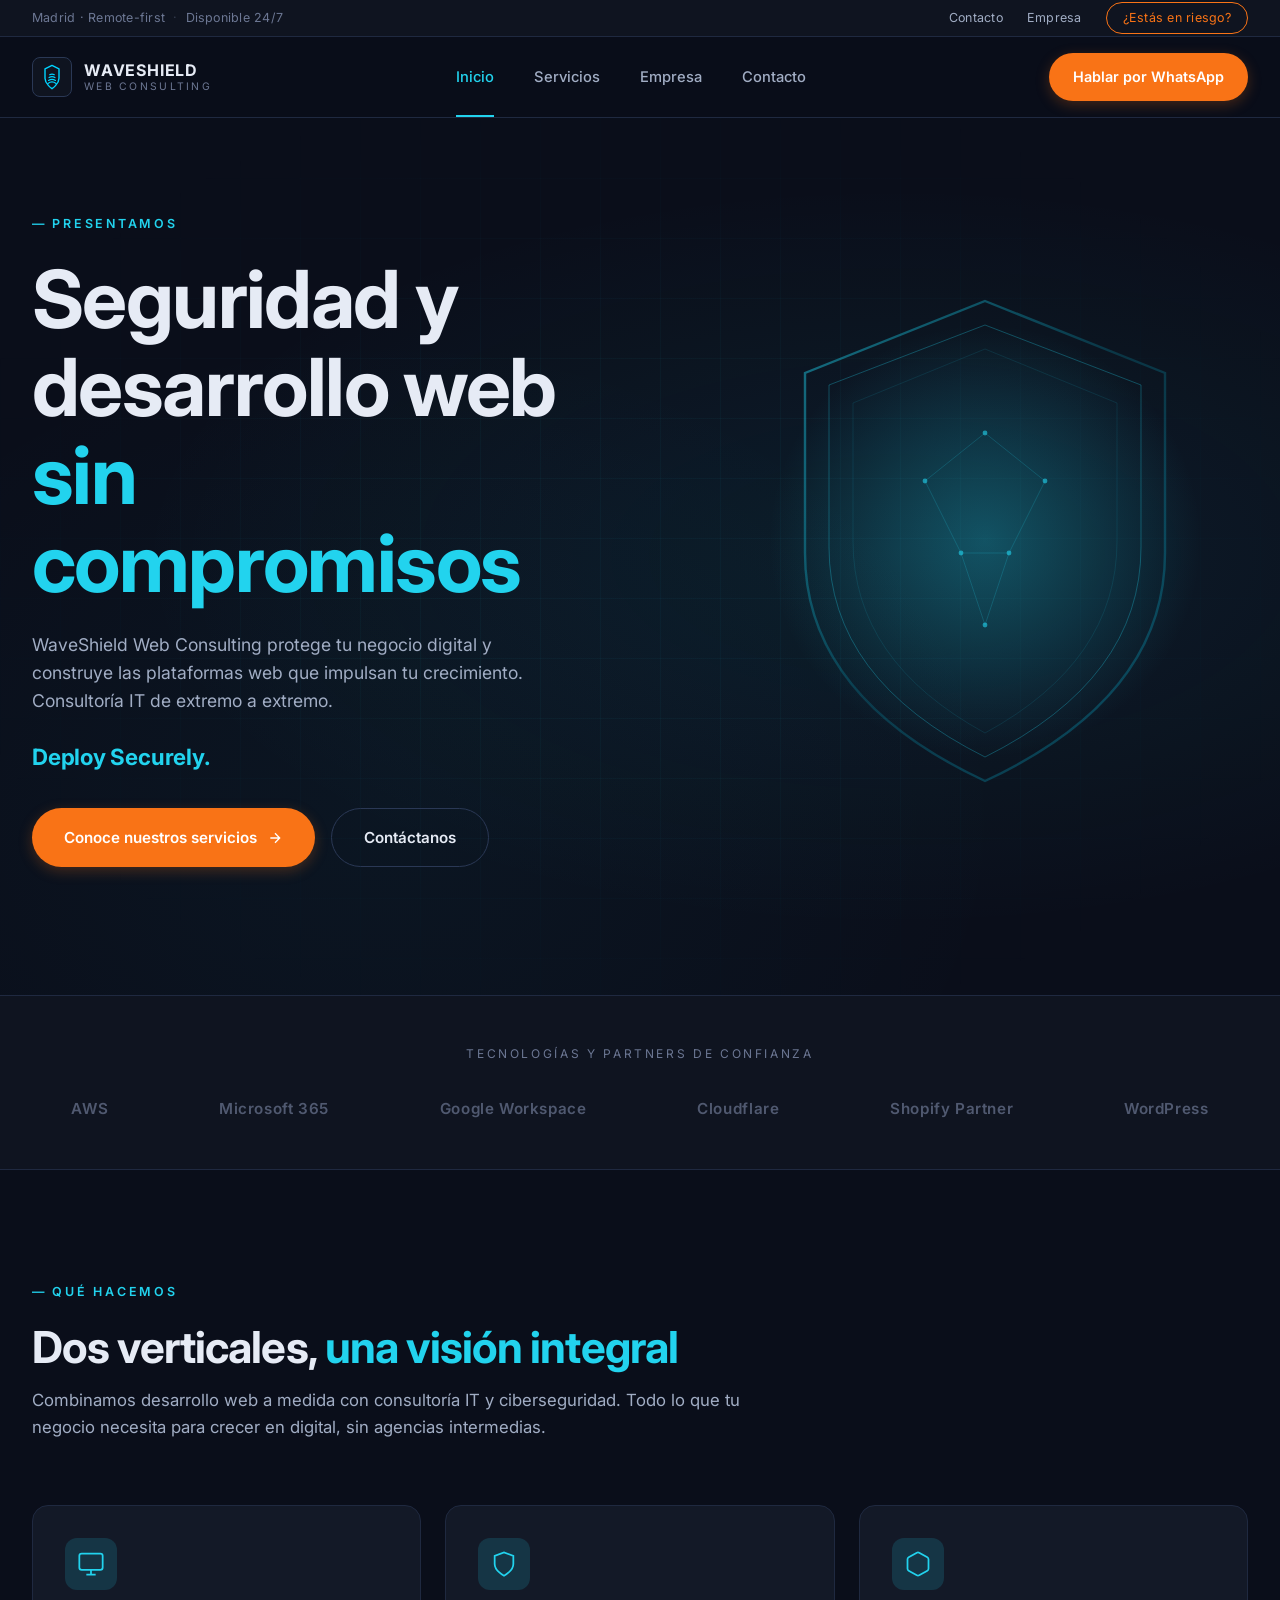
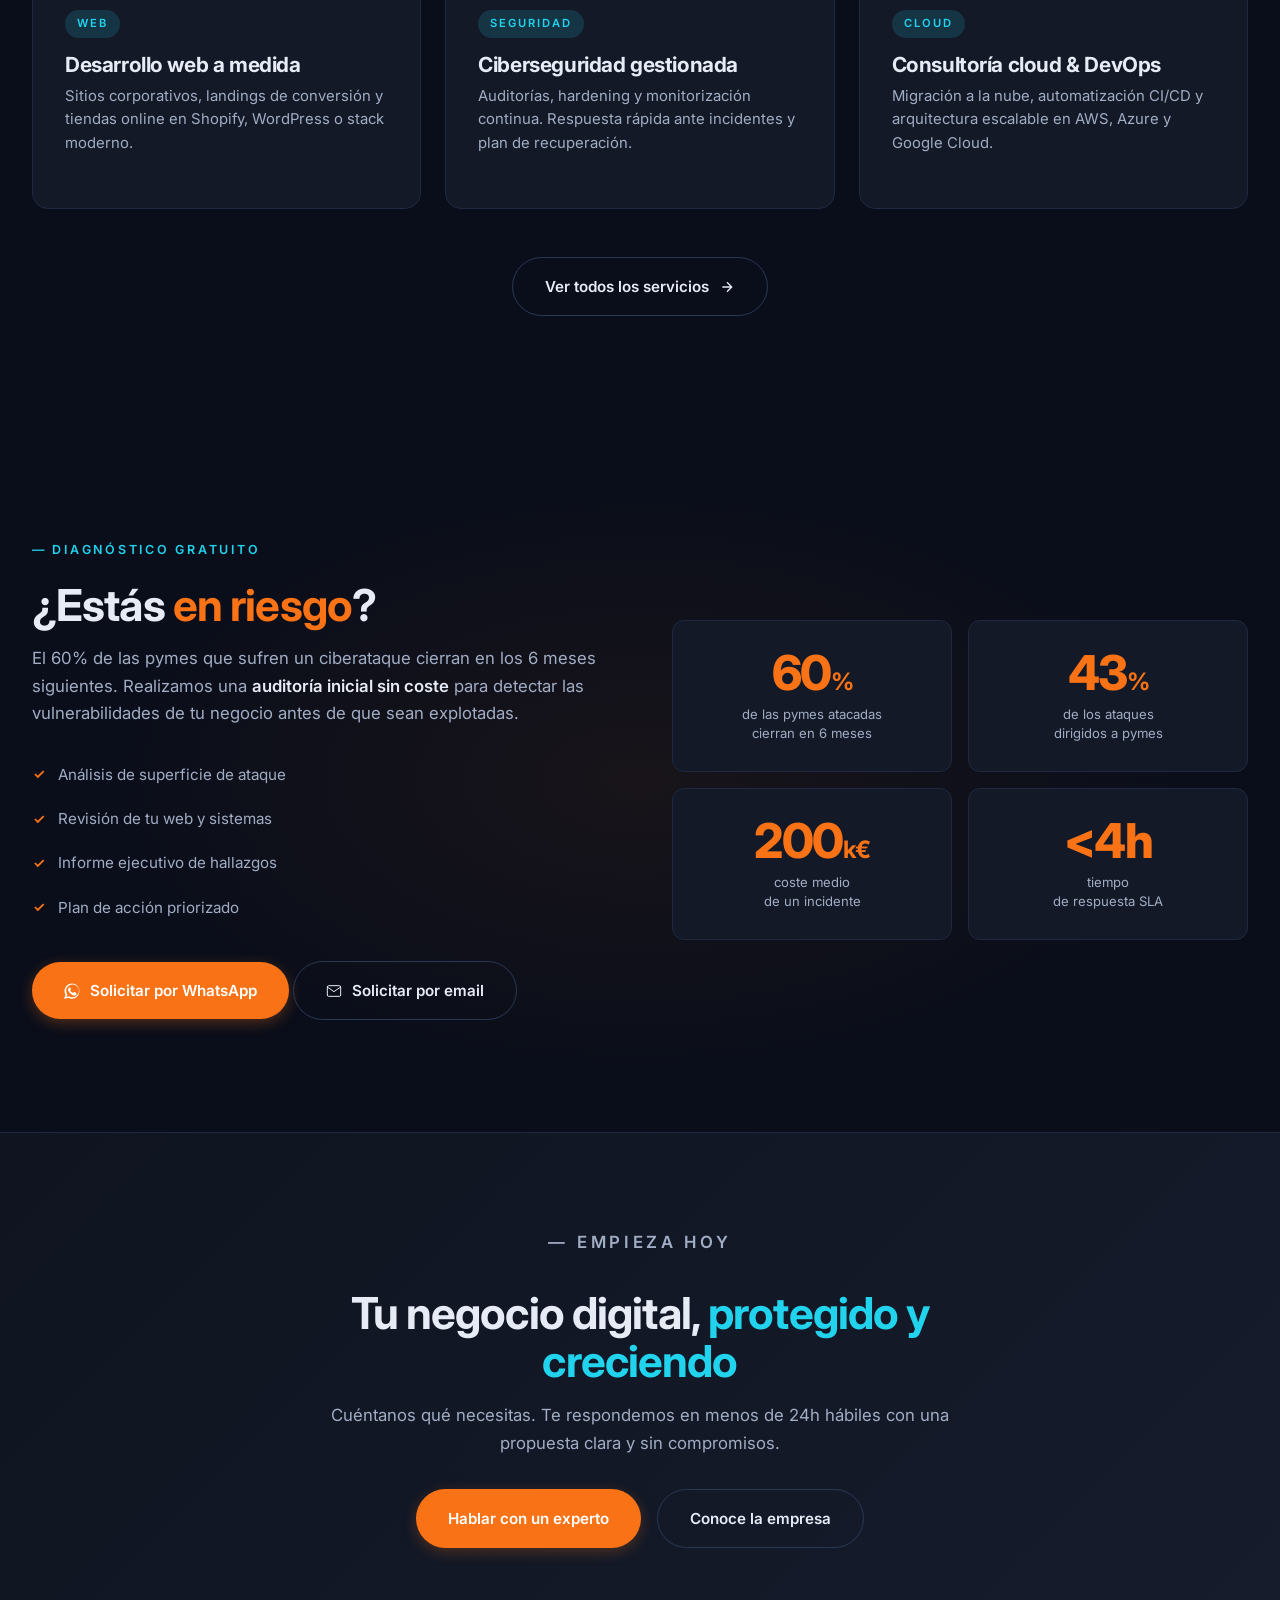
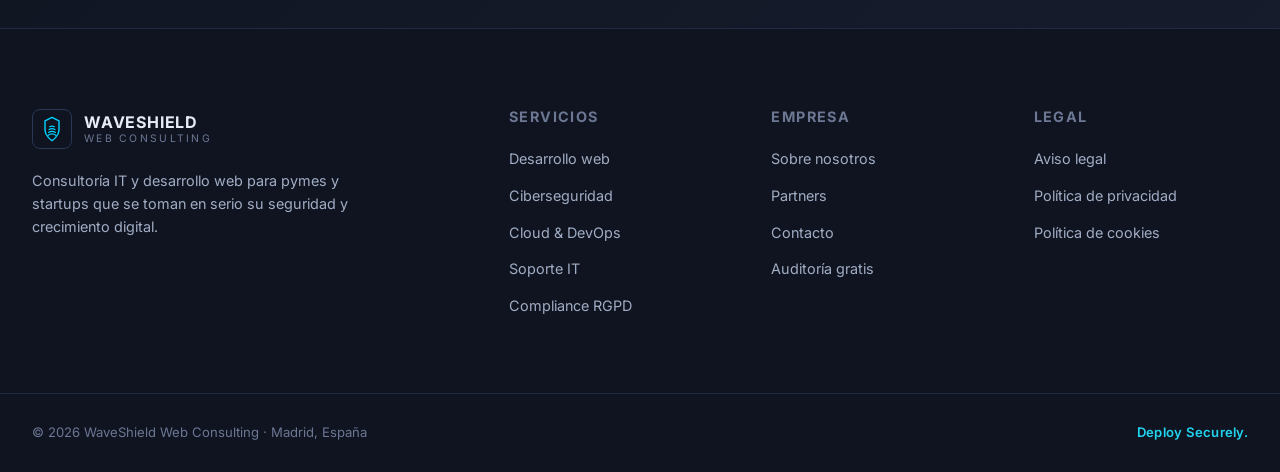
==== commit bbe18e7d: "🎨 Actualizar logo de WaveShield en toda la web" ====
--- a/index.html
+++ b/index.html
@@ -31,9 +31,7 @@
   <div class="container header-inner">
     <a href="index.html" class="logo">
       <span class="logo-icon">
-        <svg width="28" height="28" viewBox="0 0 24 24" fill="none" stroke="currentColor" stroke-width="1.8" stroke-linecap="round" stroke-linejoin="round">
-          <path d="M12 22s8-4 8-10V5l-8-3-8 3v7c0 6 8 10 8 10z"/>
-        </svg>
+        <img src="images/logo.svg" alt="WaveShield Logo" width="28" height="28">
       </span>
       <span class="logo-text">
         <strong>WAVESHIELD</strong>
@@ -274,7 +272,7 @@
     <div class="footer-brand">
       <a href="index.html" class="logo">
         <span class="logo-icon">
-          <svg width="28" height="28" viewBox="0 0 24 24" fill="none" stroke="currentColor" stroke-width="1.8"><path d="M12 22s8-4 8-10V5l-8-3-8 3v7c0 6 8 10 8 10z"/></svg>
+          <img src="images/logo.svg" alt="WaveShield Logo" width="28" height="28">
         </span>
         <span class="logo-text">
           <strong>WAVESHIELD</strong>
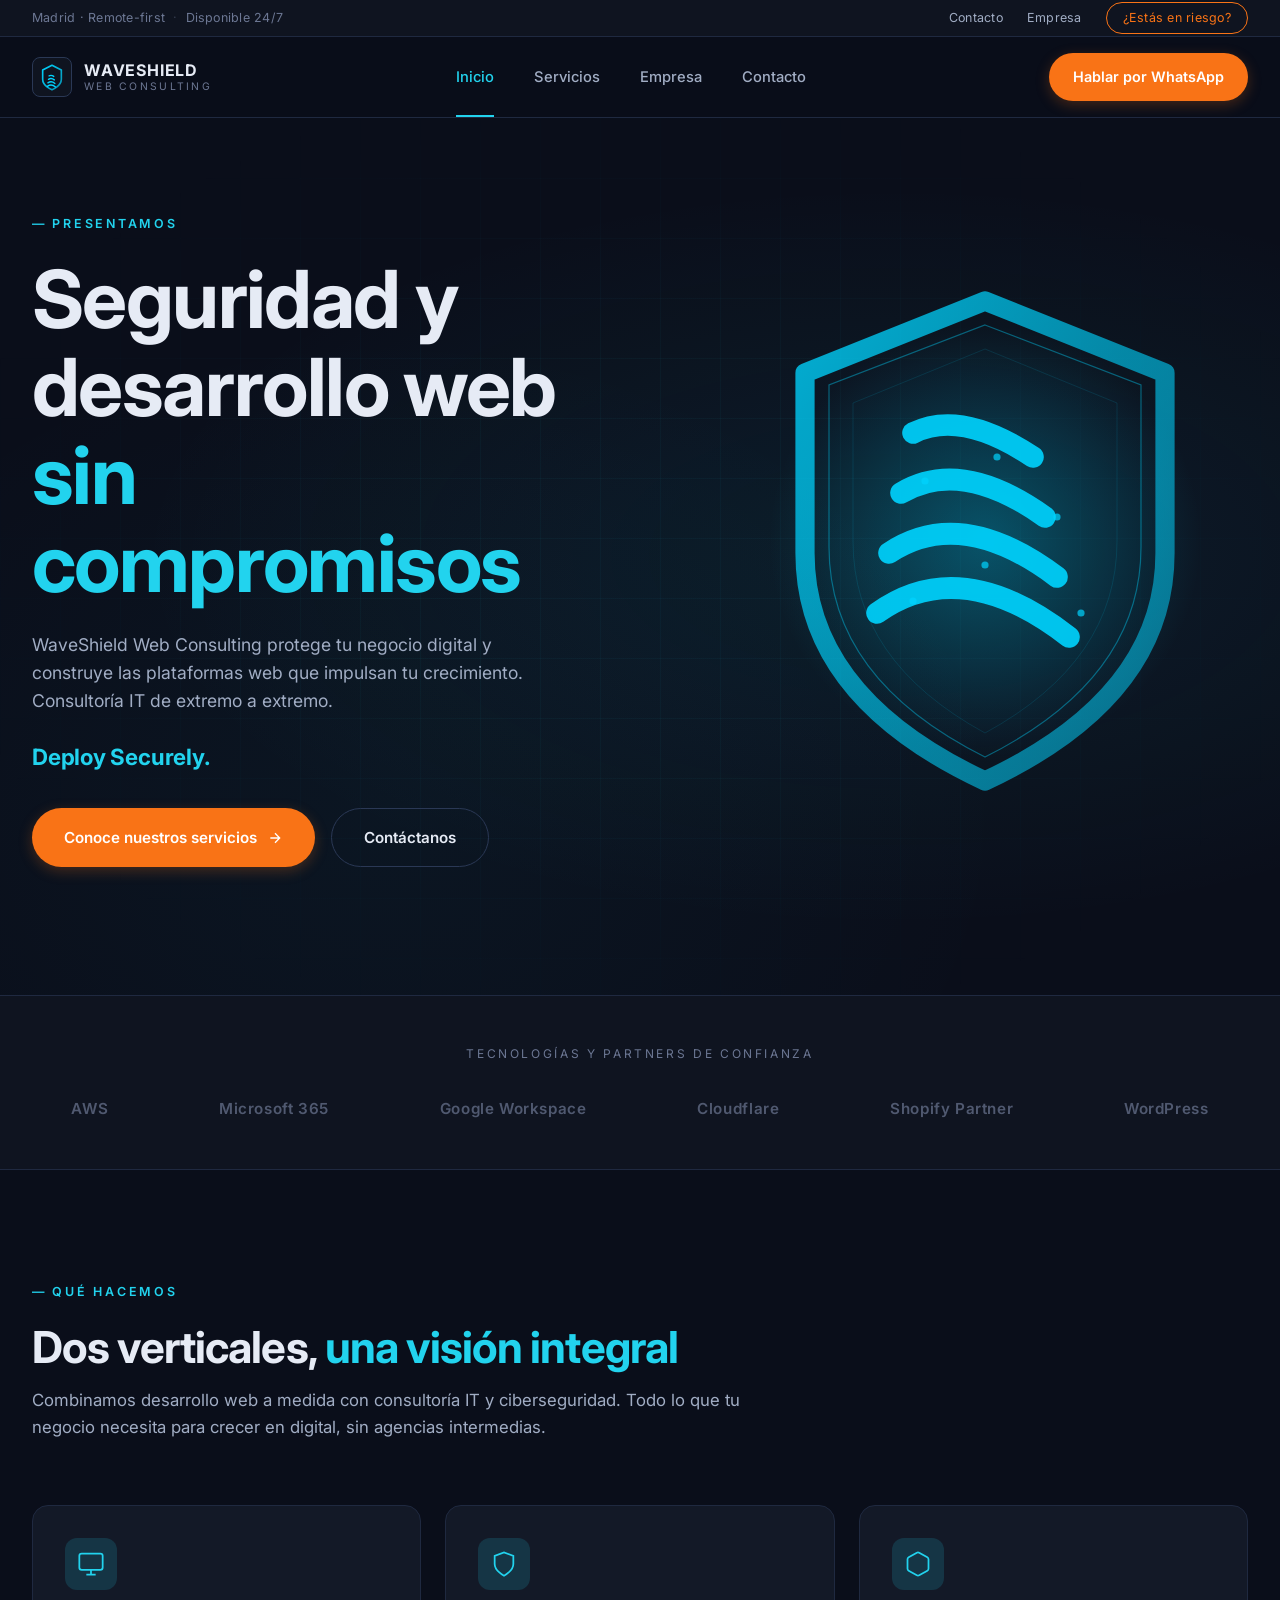
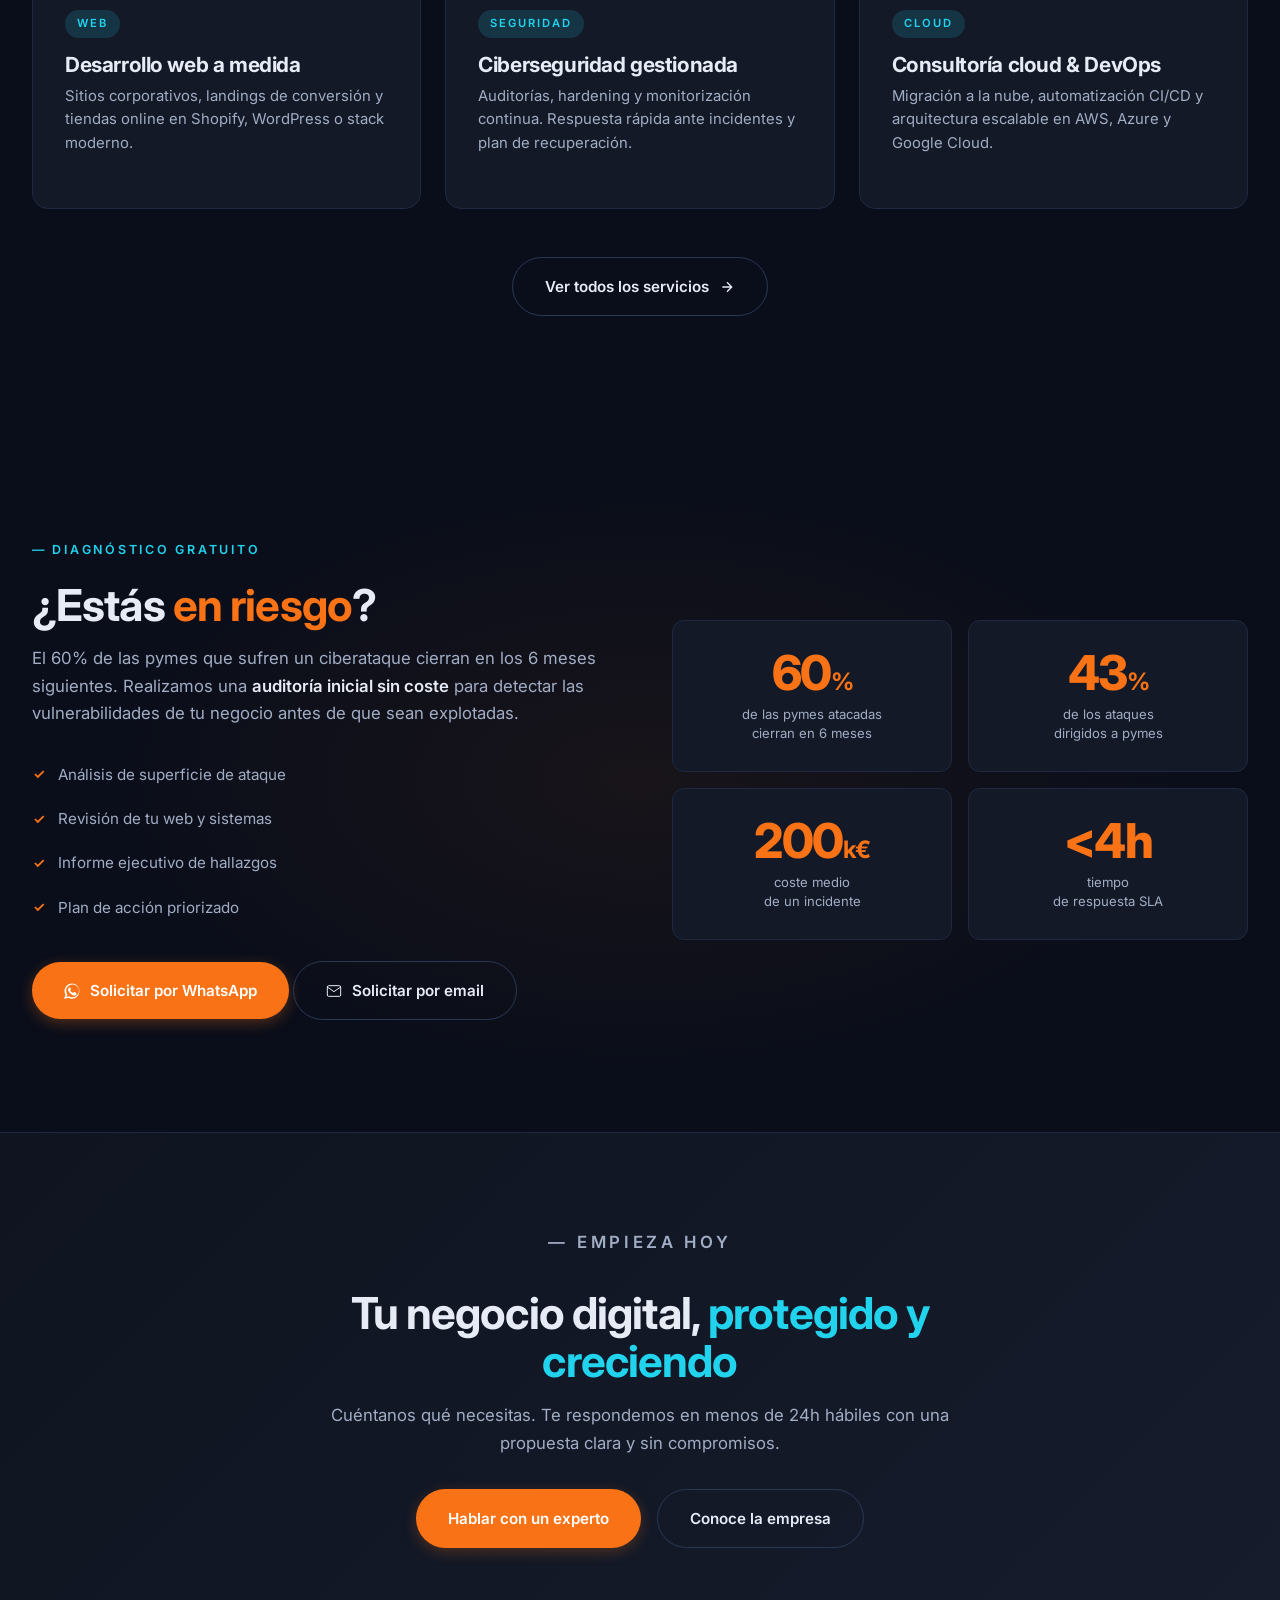
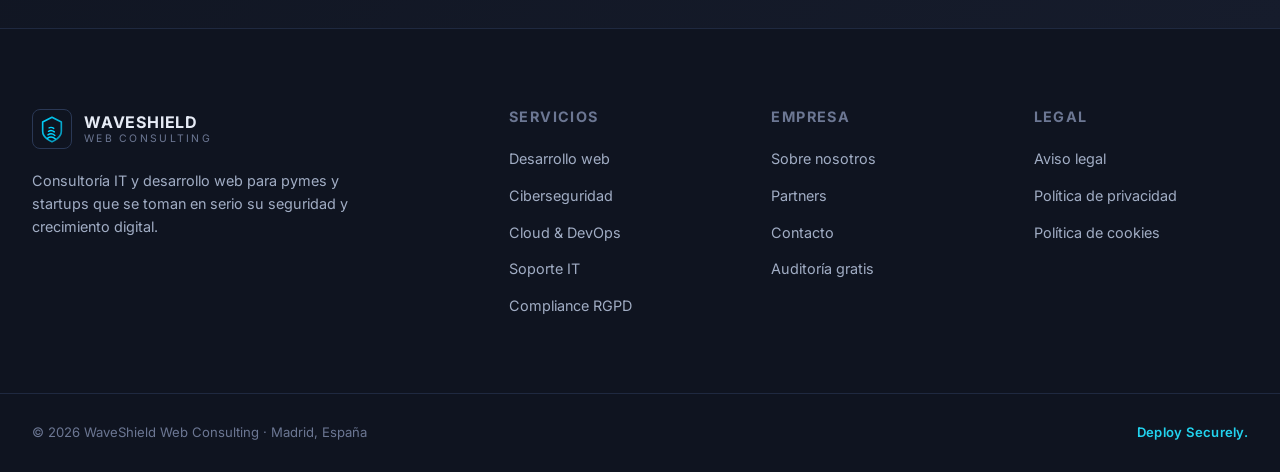
==== commit 8cb769b9: "🎨 Mejorar logos - pequeño en header y grande animado en hero" ====
--- a/index.html
+++ b/index.html
@@ -99,38 +99,44 @@
         <svg width="100%" height="100%" viewBox="0 0 400 460" xmlns="http://www.w3.org/2000/svg">
           <defs>
             <linearGradient id="shieldGrad" x1="0%" y1="0%" x2="100%" y2="100%">
-              <stop offset="0%" stop-color="#22d3ee" stop-opacity="0.5"/>
-              <stop offset="50%" stop-color="#06b6d4" stop-opacity="0.2"/>
-              <stop offset="100%" stop-color="#0891b2" stop-opacity="0.4"/>
+              <stop offset="0%" stop-color="#00D4FF" stop-opacity="0.8"/>
+              <stop offset="50%" stop-color="#00D4FF" stop-opacity="0.6"/>
+              <stop offset="100%" stop-color="#0891B2" stop-opacity="0.7"/>
             </linearGradient>
             <radialGradient id="glowGrad">
-              <stop offset="0%" stop-color="#22d3ee" stop-opacity="0.3"/>
-              <stop offset="100%" stop-color="#22d3ee" stop-opacity="0"/>
+              <stop offset="0%" stop-color="#00D4FF" stop-opacity="0.3"/>
+              <stop offset="100%" stop-color="#00D4FF" stop-opacity="0"/>
             </radialGradient>
           </defs>
+          <!-- Glow effect -->
           <circle cx="200" cy="230" r="180" fill="url(#glowGrad)"/>
+          
+          <!-- Main shield outline -->
           <path d="M200 30 L350 90 L350 240 Q350 360 200 430 Q50 360 50 240 L50 90 Z"
-                fill="none" stroke="url(#shieldGrad)" stroke-width="2"/>
+                fill="none" stroke="url(#shieldGrad)" stroke-width="16" stroke-linejoin="round" stroke-linecap="round"/>
+          
+          <!-- Inner shield lines for depth -->
           <path d="M200 50 L330 100 L330 235 Q330 345 200 410 Q70 345 70 235 L70 100 Z"
-                fill="none" stroke="#22d3ee" stroke-width="0.5" opacity="0.5"/>
+                fill="none" stroke="#00D4FF" stroke-width="1" opacity="0.4"/>
           <path d="M200 70 L310 115 L310 230 Q310 330 200 390 Q90 330 90 230 L90 115 Z"
-                fill="none" stroke="#22d3ee" stroke-width="0.3" opacity="0.3"/>
-          <g fill="#22d3ee" opacity="0.6">
-            <circle cx="150" cy="180" r="2"/>
-            <circle cx="250" cy="180" r="2"/>
-            <circle cx="200" cy="140" r="2"/>
-            <circle cx="180" cy="240" r="2"/>
-            <circle cx="220" cy="240" r="2"/>
-            <circle cx="200" cy="300" r="2"/>
+                fill="none" stroke="#00D4FF" stroke-width="0.5" opacity="0.2"/>
+          
+          <!-- Wave lines inside shield - matching the original design -->
+          <g stroke="#00D4FF" stroke-width="18" stroke-linecap="round" fill="none" opacity="0.9">
+            <path d="M140 140 Q180 120 240 160"/>
+            <path d="M130 190 Q180 160 250 210"/>
+            <path d="M120 240 Q180 200 260 260"/>
+            <path d="M110 290 Q180 240 270 310"/>
           </g>
-          <g stroke="#22d3ee" stroke-width="0.4" opacity="0.4" fill="none">
-            <line x1="150" y1="180" x2="200" y2="140"/>
-            <line x1="200" y1="140" x2="250" y2="180"/>
-            <line x1="150" y1="180" x2="180" y2="240"/>
-            <line x1="250" y1="180" x2="220" y2="240"/>
-            <line x1="180" y1="240" x2="220" y2="240"/>
-            <line x1="200" y1="300" x2="180" y2="240"/>
-            <line x1="200" y1="300" x2="220" y2="240"/>
+          
+          <!-- Connection nodes for tech feel -->
+          <g fill="#00D4FF" opacity="0.7">
+            <circle cx="150" cy="180" r="3"/>
+            <circle cx="210" cy="160" r="3"/>
+            <circle cx="260" cy="210" r="3"/>
+            <circle cx="200" cy="250" r="3"/>
+            <circle cx="140" cy="280" r="3"/>
+            <circle cx="280" cy="290" r="3"/>
           </g>
         </svg>
       </div>
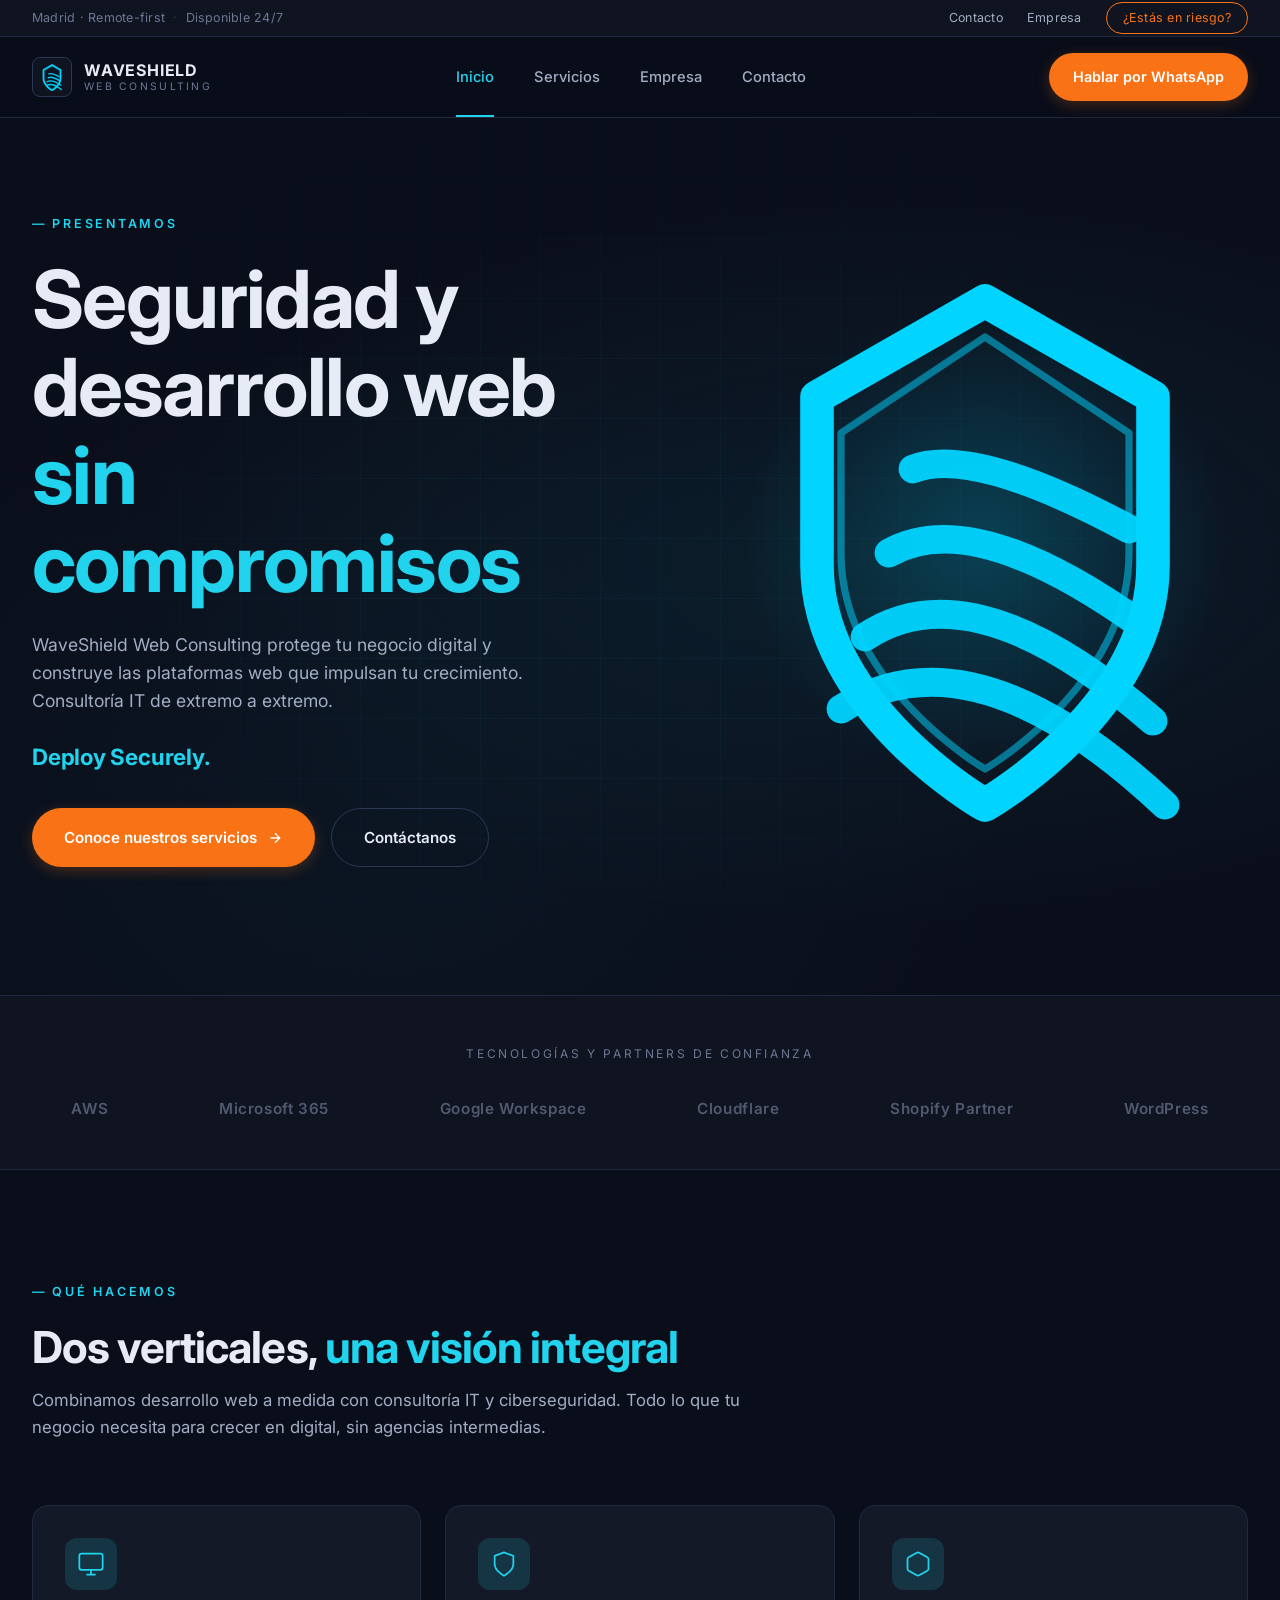
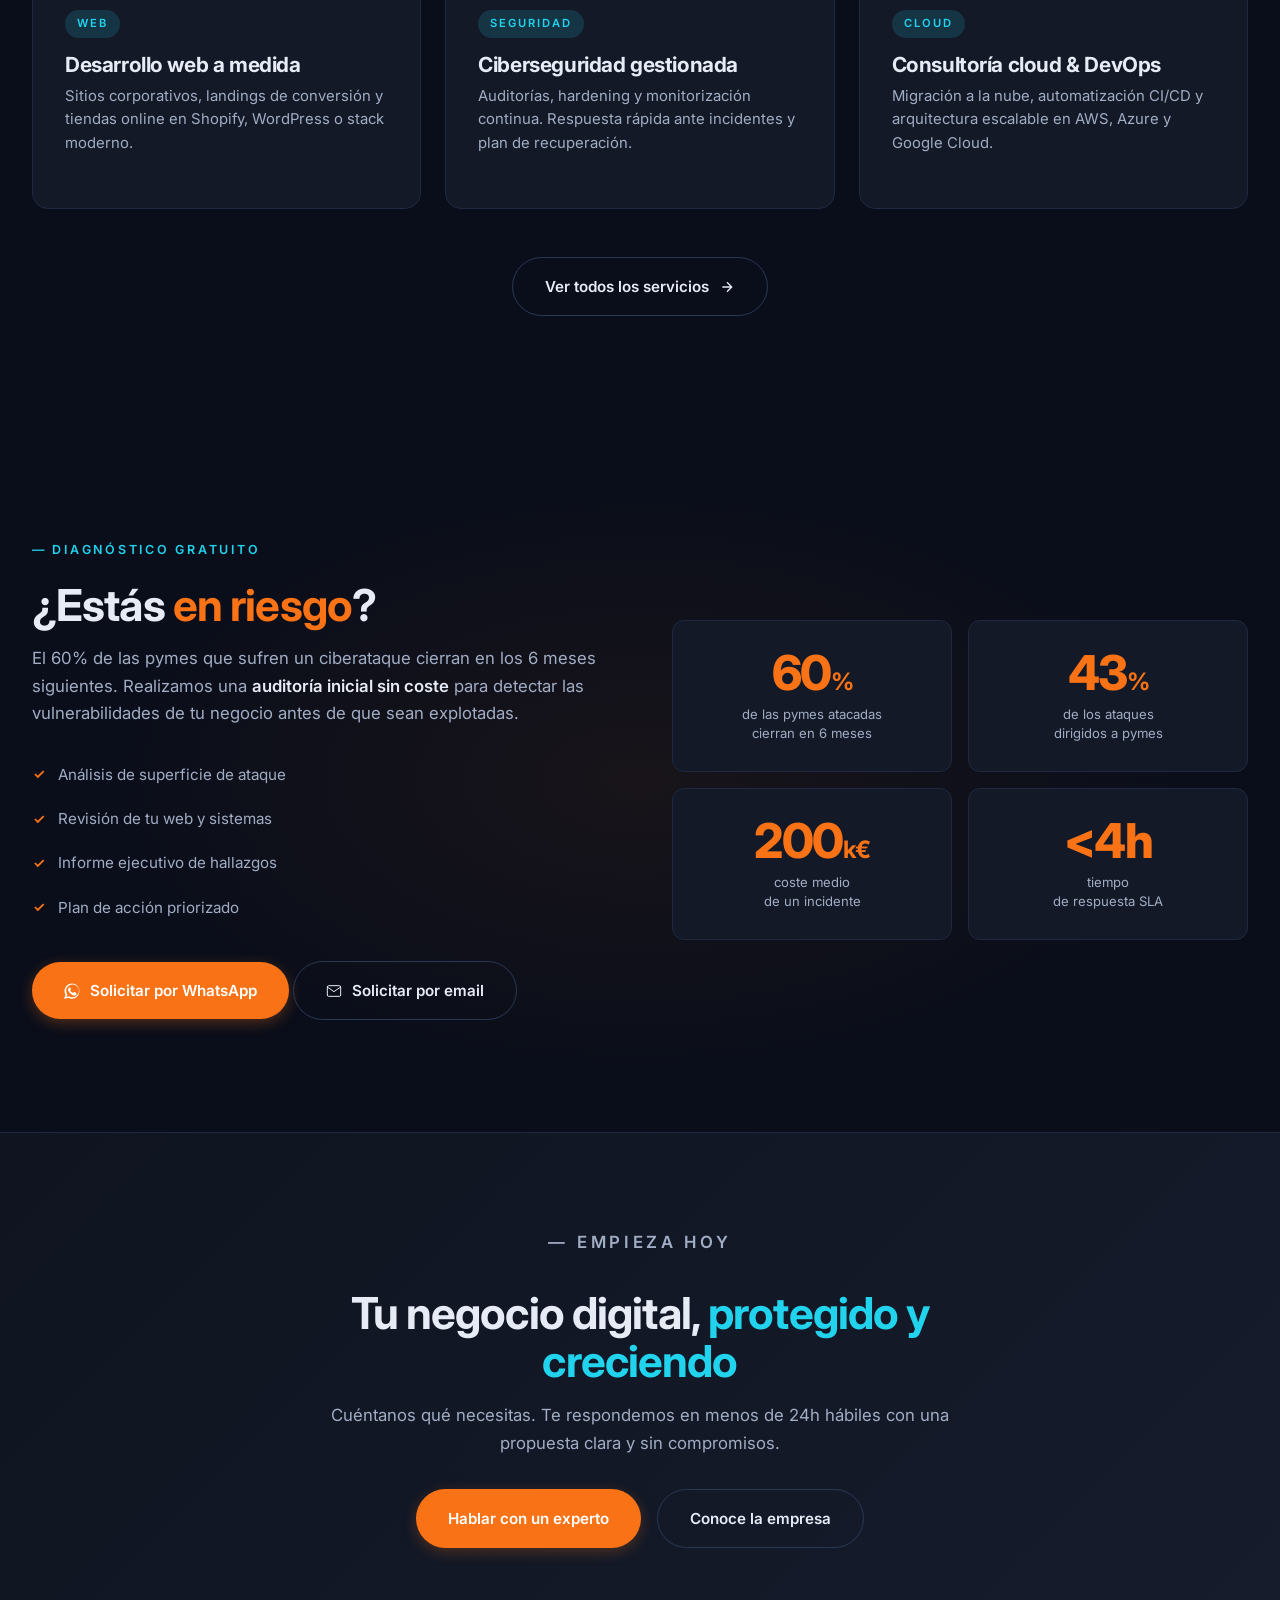
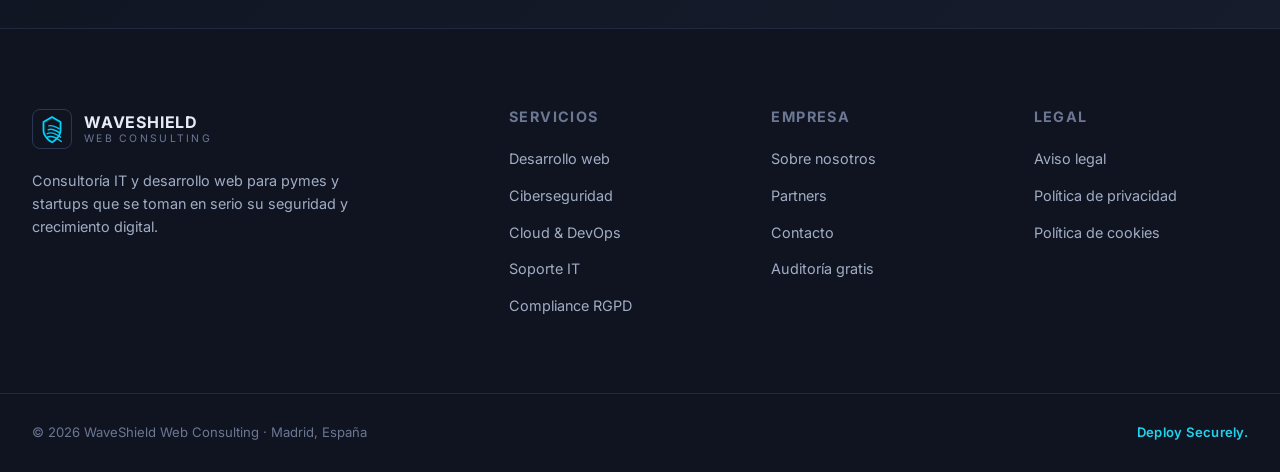
==== commit e86ef910: "🎨 Reemplazar logos con diseño final del escudo con olas" ====
--- a/index.html
+++ b/index.html
@@ -96,47 +96,33 @@
     </div>
     <div class="hero-visual">
       <div class="hero-shield">
-        <svg width="100%" height="100%" viewBox="0 0 400 460" xmlns="http://www.w3.org/2000/svg">
+        <svg width="100%" height="100%" viewBox="0 0 400 480" xmlns="http://www.w3.org/2000/svg">
           <defs>
-            <linearGradient id="shieldGrad" x1="0%" y1="0%" x2="100%" y2="100%">
-              <stop offset="0%" stop-color="#00D4FF" stop-opacity="0.8"/>
-              <stop offset="50%" stop-color="#00D4FF" stop-opacity="0.6"/>
-              <stop offset="100%" stop-color="#0891B2" stop-opacity="0.7"/>
-            </linearGradient>
+            <style>
+              .hero-shield-outline { stroke: #00D4FF; fill: none; stroke-linecap: round; stroke-linejoin: round; }
+              .hero-wave { stroke: #00D4FF; fill: none; stroke-linecap: round; stroke-linejoin: round; }
+            </style>
             <radialGradient id="glowGrad">
-              <stop offset="0%" stop-color="#00D4FF" stop-opacity="0.3"/>
+              <stop offset="0%" stop-color="#00D4FF" stop-opacity="0.2"/>
               <stop offset="100%" stop-color="#00D4FF" stop-opacity="0"/>
             </radialGradient>
           </defs>
-          <!-- Glow effect -->
-          <circle cx="200" cy="230" r="180" fill="url(#glowGrad)"/>
+          
+          <!-- Glow effect background -->
+          <circle cx="200" cy="240" r="200" fill="url(#glowGrad)"/>
           
           <!-- Main shield outline -->
-          <path d="M200 30 L350 90 L350 240 Q350 360 200 430 Q50 360 50 240 L50 90 Z"
-                fill="none" stroke="url(#shieldGrad)" stroke-width="16" stroke-linejoin="round" stroke-linecap="round"/>
+          <path class="hero-shield-outline" stroke-width="28" d="M200 40 L340 120 L340 260 C340 380 200 460 200 460 C200 460 60 380 60 260 L60 120 Z"/>
           
-          <!-- Inner shield lines for depth -->
-          <path d="M200 50 L330 100 L330 235 Q330 345 200 410 Q70 345 70 235 L70 100 Z"
-                fill="none" stroke="#00D4FF" stroke-width="1" opacity="0.4"/>
-          <path d="M200 70 L310 115 L310 230 Q310 330 200 390 Q90 330 90 230 L90 115 Z"
-                fill="none" stroke="#00D4FF" stroke-width="0.5" opacity="0.2"/>
+          <!-- Inner shield detail -->
+          <path class="hero-shield-outline" stroke-width="6" opacity="0.5" d="M200 70 L320 150 L320 250 C320 360 200 430 200 430 C200 430 80 360 80 250 L80 150 Z"/>
           
-          <!-- Wave lines inside shield - matching the original design -->
-          <g stroke="#00D4FF" stroke-width="18" stroke-linecap="round" fill="none" opacity="0.9">
-            <path d="M140 140 Q180 120 240 160"/>
-            <path d="M130 190 Q180 160 250 210"/>
-            <path d="M120 240 Q180 200 260 260"/>
-            <path d="M110 290 Q180 240 270 310"/>
-          </g>
-          
-          <!-- Connection nodes for tech feel -->
-          <g fill="#00D4FF" opacity="0.7">
-            <circle cx="150" cy="180" r="3"/>
-            <circle cx="210" cy="160" r="3"/>
-            <circle cx="260" cy="210" r="3"/>
-            <circle cx="200" cy="250" r="3"/>
-            <circle cx="140" cy="280" r="3"/>
-            <circle cx="280" cy="290" r="3"/>
+          <!-- Wave lines - large and flowing -->
+          <g class="hero-wave" stroke-width="24" opacity="0.95">
+            <path d="M140 180 Q190 160 320 230"/>
+            <path d="M120 250 Q190 210 330 310"/>
+            <path d="M100 320 Q190 260 340 390"/>
+            <path d="M80 380 Q190 310 350 460"/>
           </g>
         </svg>
       </div>
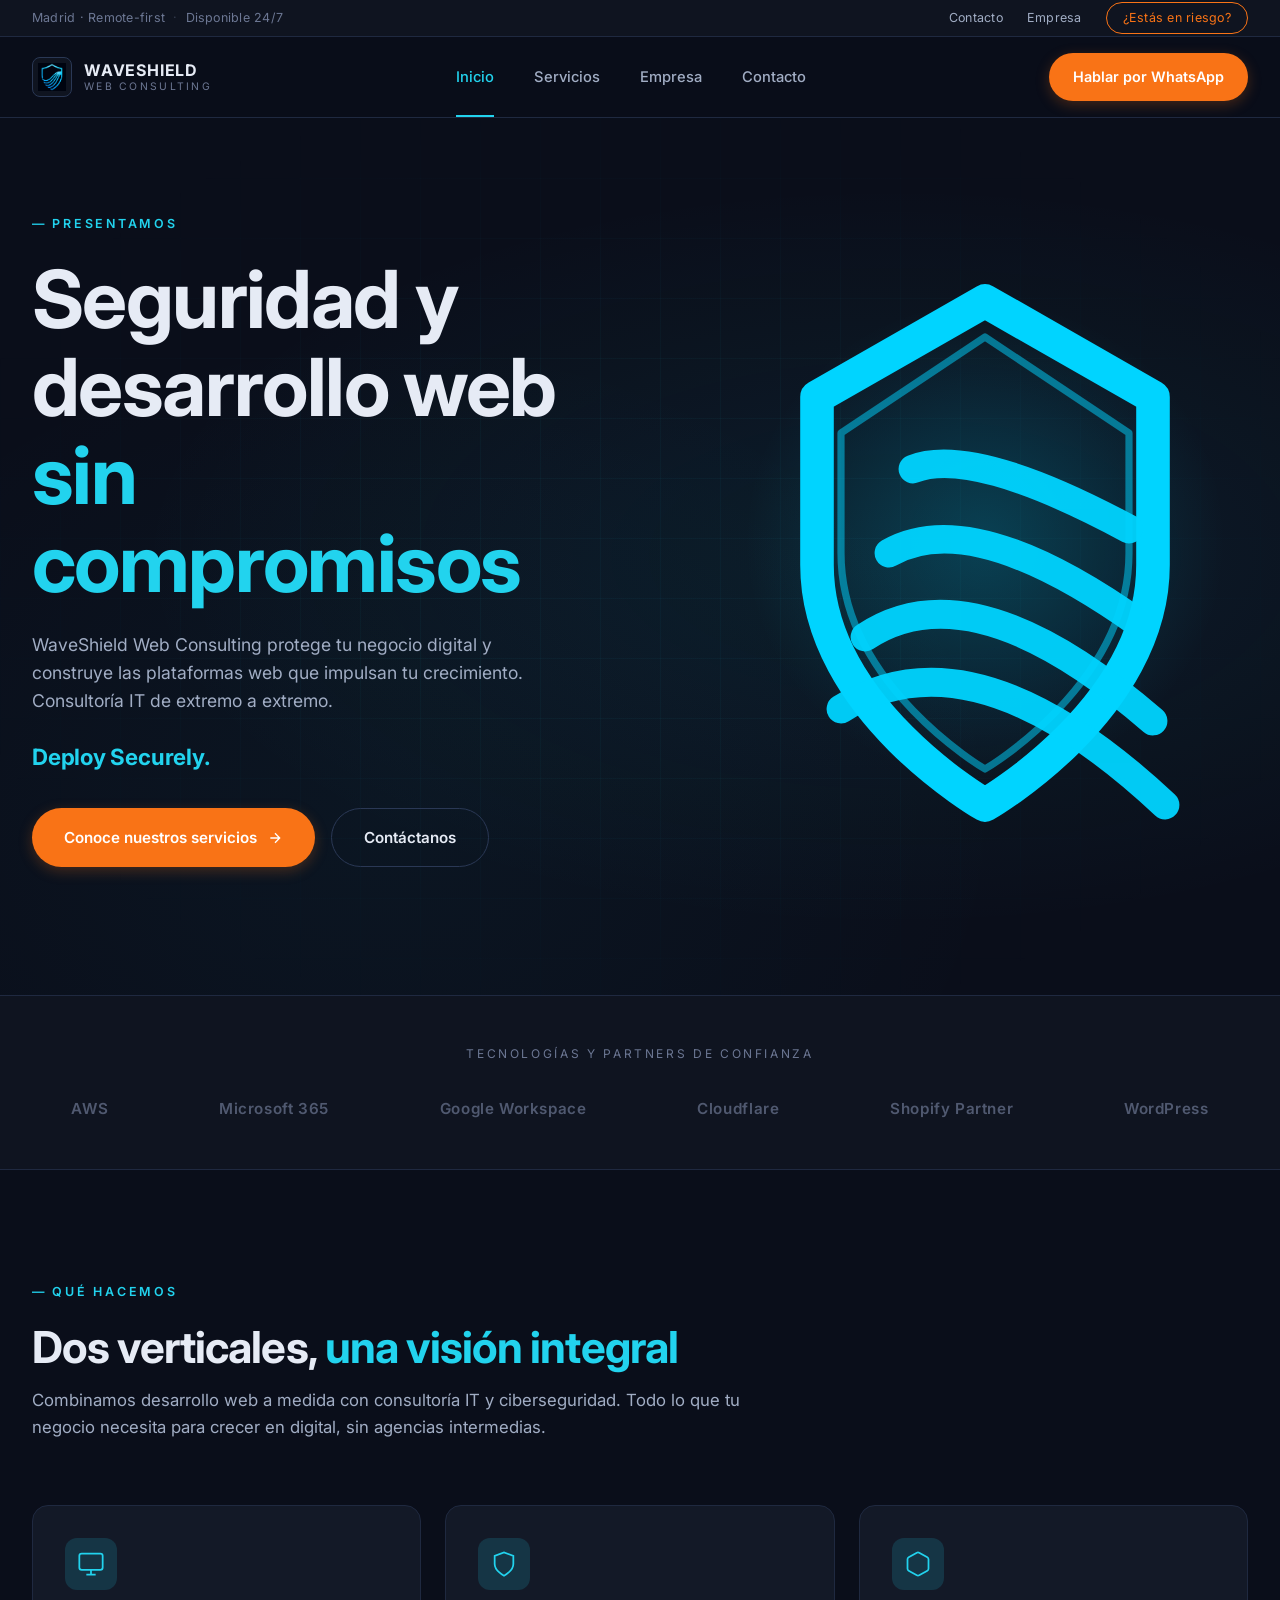
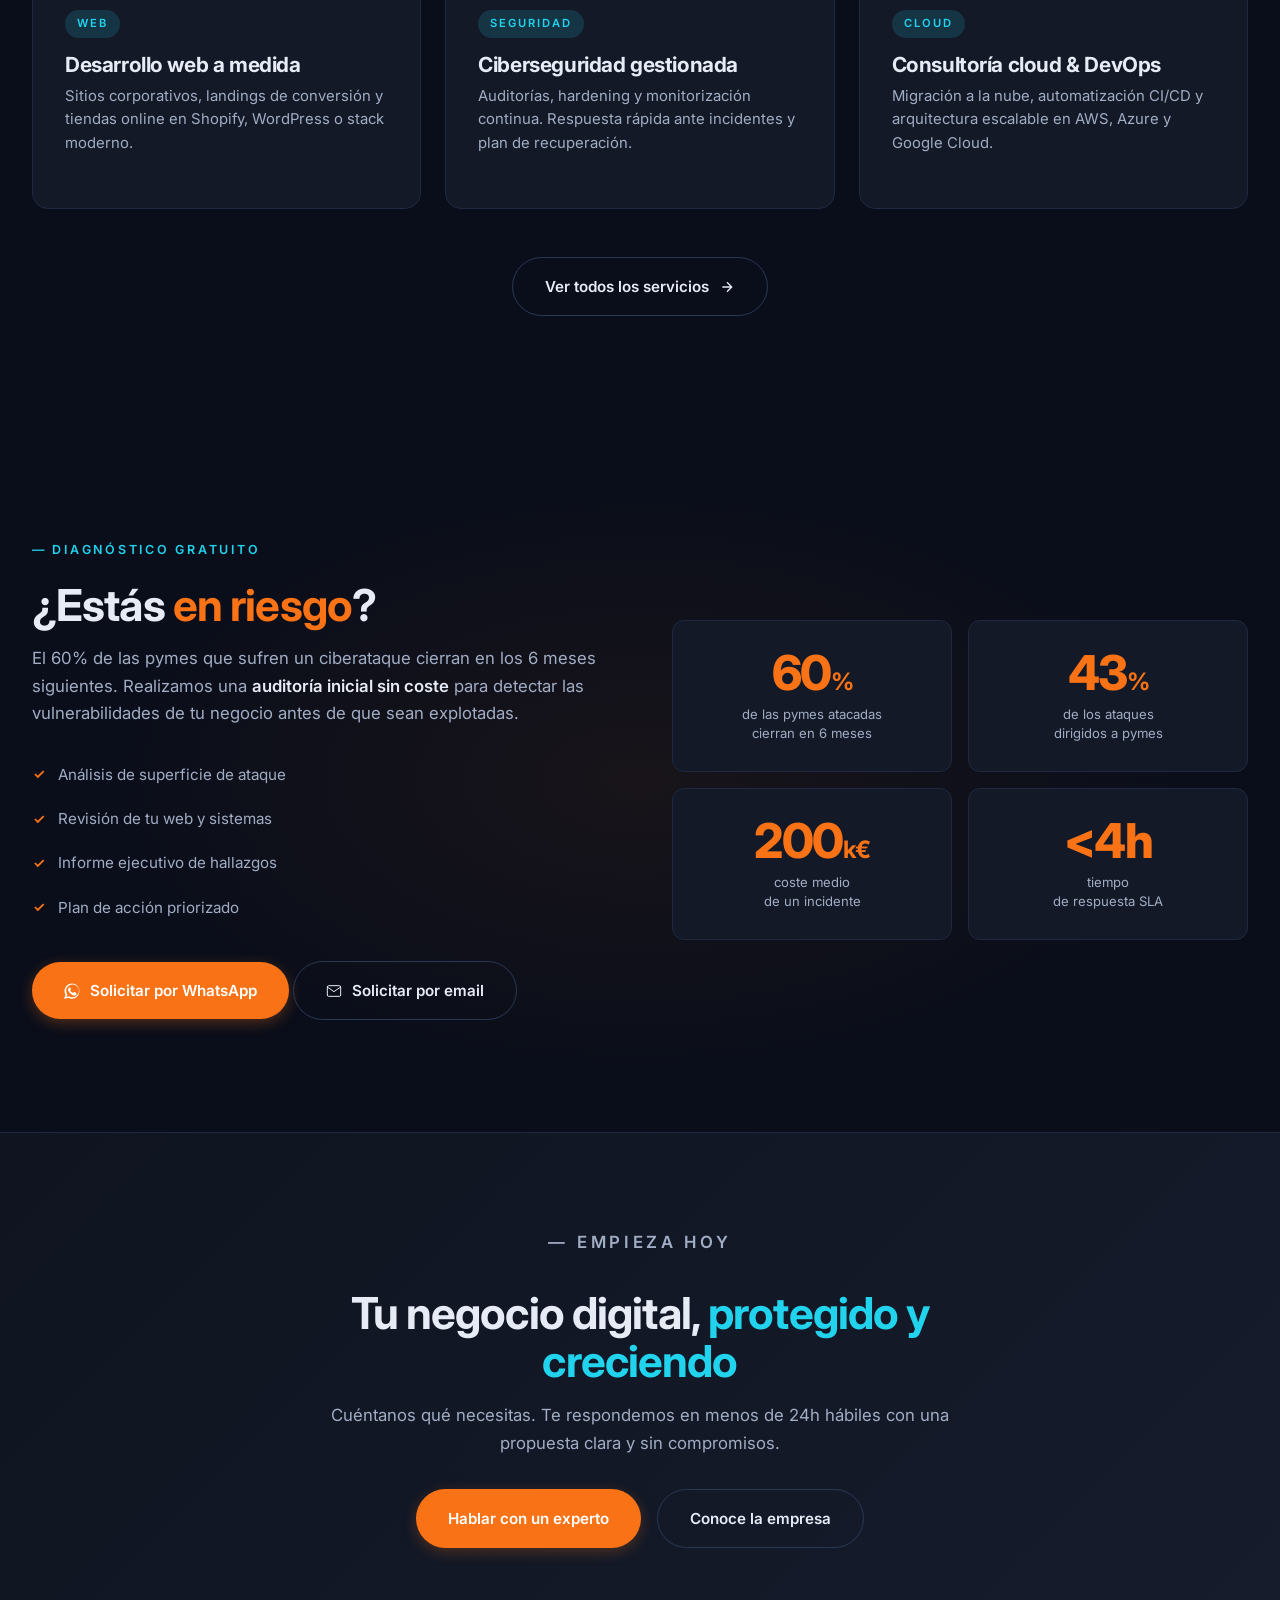
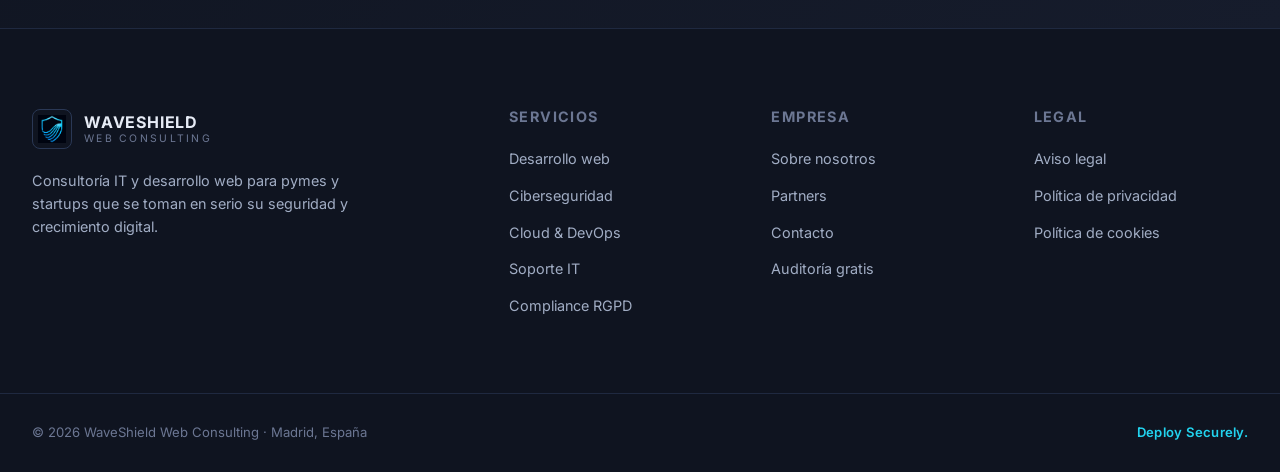
==== commit f9a80502: "🎨 Usar PNG del logo original en toda la web" ====
--- a/index.html
+++ b/index.html
@@ -31,7 +31,7 @@
   <div class="container header-inner">
     <a href="index.html" class="logo">
       <span class="logo-icon">
-        <img src="images/logo.svg" alt="WaveShield Logo" width="28" height="28">
+        <img src="images/logo.png" alt="WaveShield Logo" width="28" height="28">
       </span>
       <span class="logo-text">
         <strong>WAVESHIELD</strong>
@@ -264,7 +264,7 @@
     <div class="footer-brand">
       <a href="index.html" class="logo">
         <span class="logo-icon">
-          <img src="images/logo.svg" alt="WaveShield Logo" width="28" height="28">
+          <img src="images/logo.png" alt="WaveShield Logo" width="28" height="28">
         </span>
         <span class="logo-text">
           <strong>WAVESHIELD</strong>
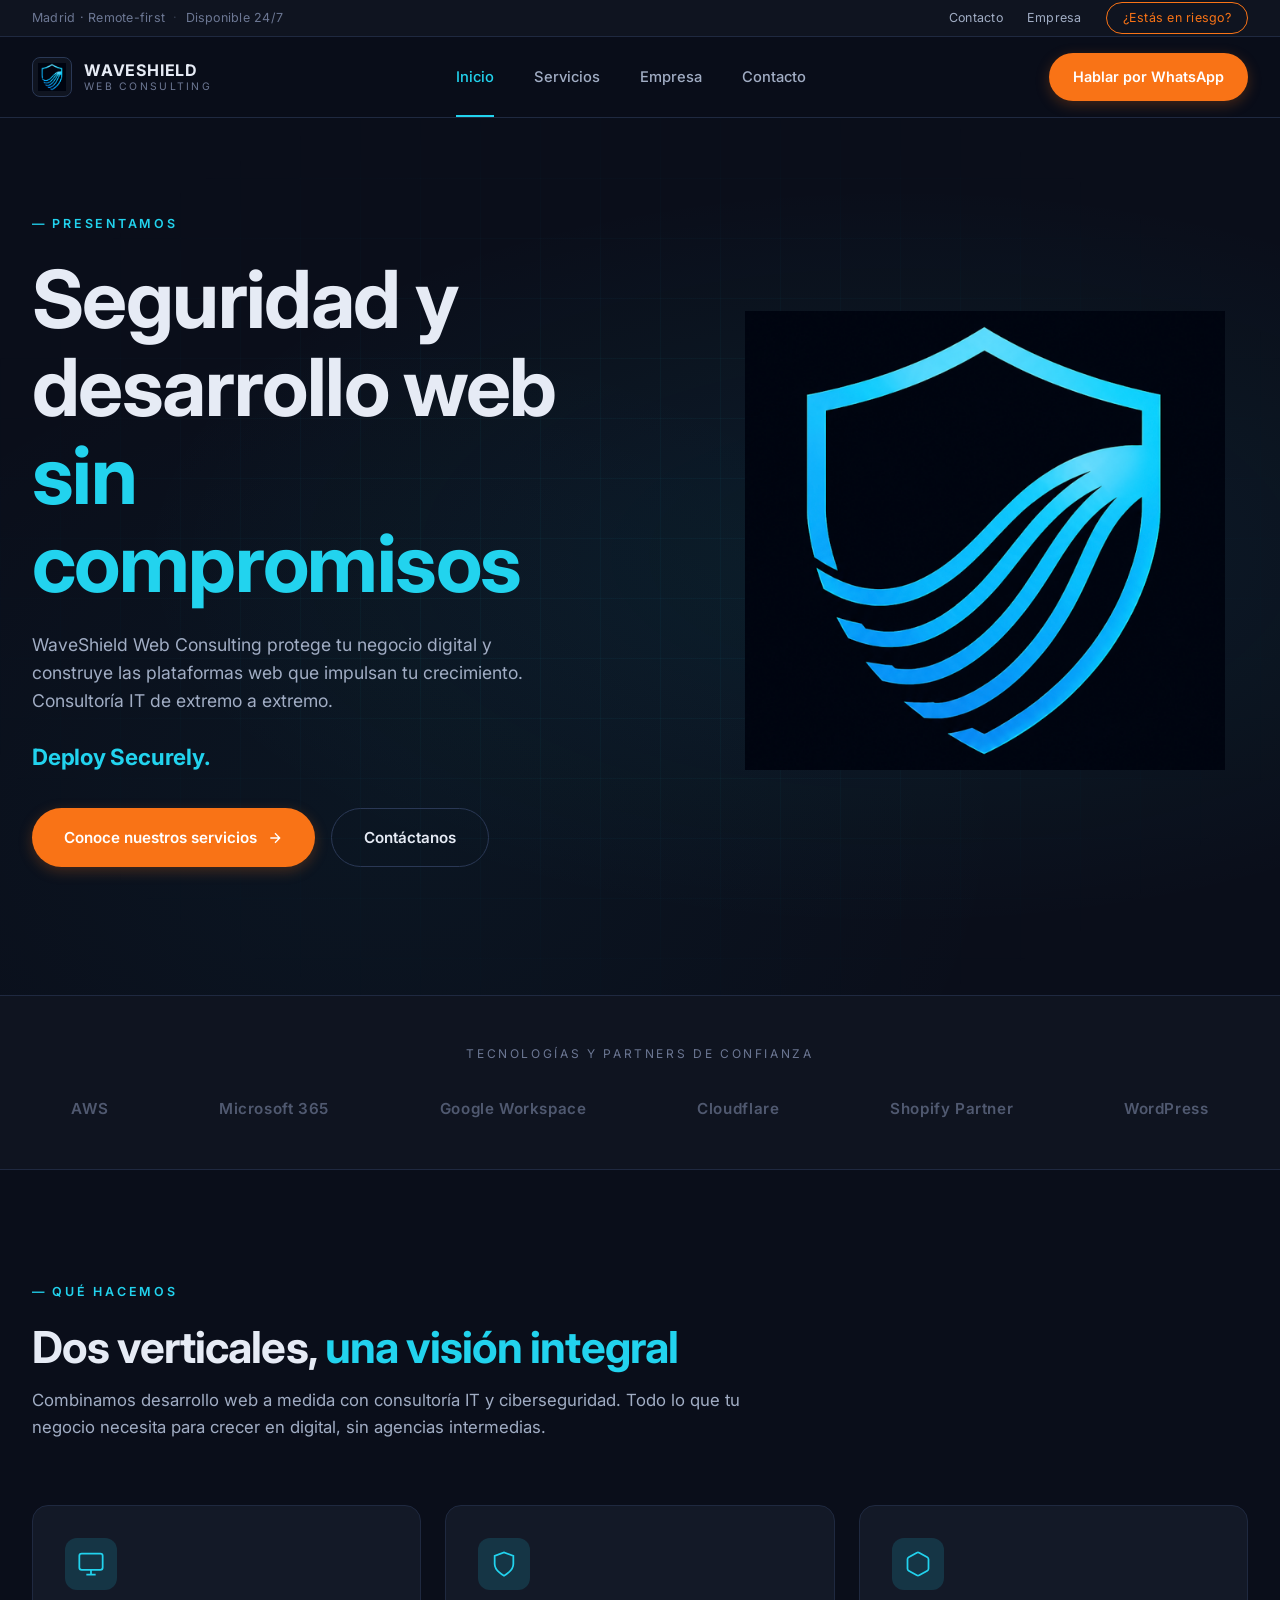
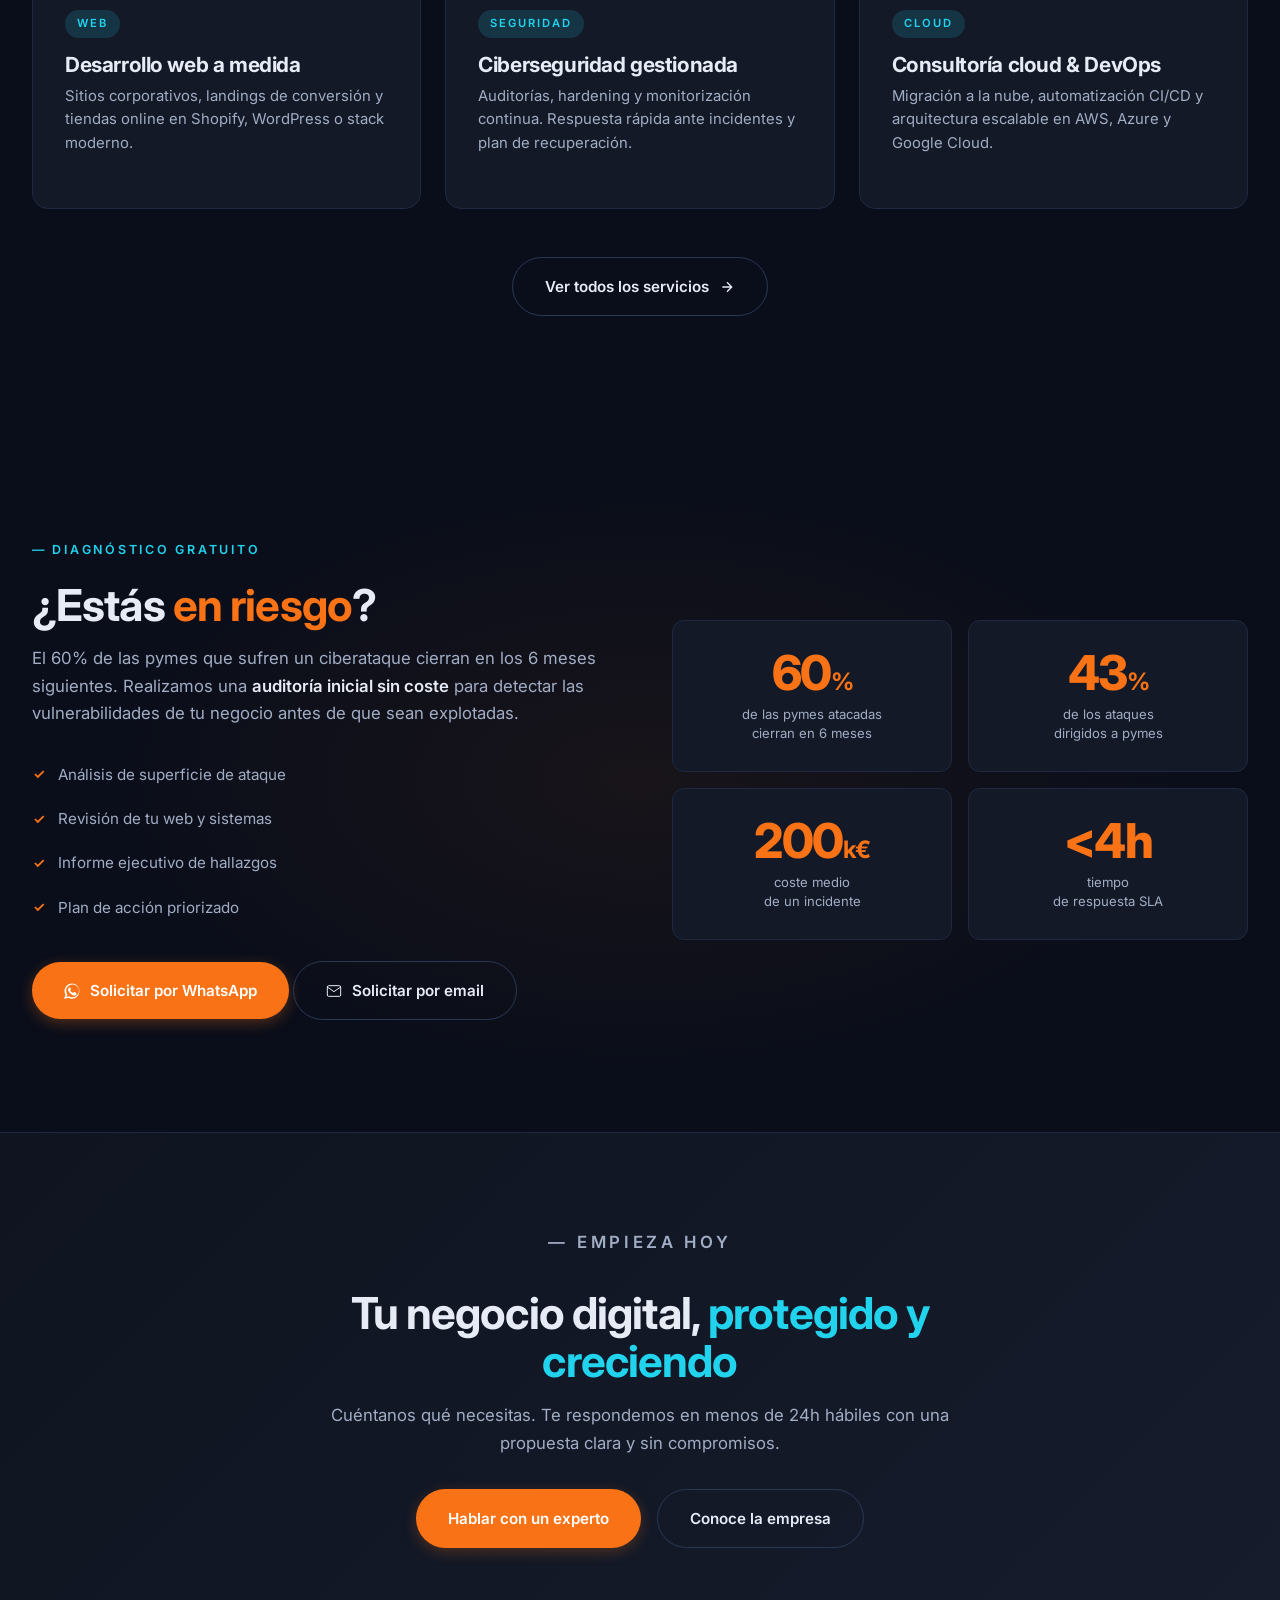
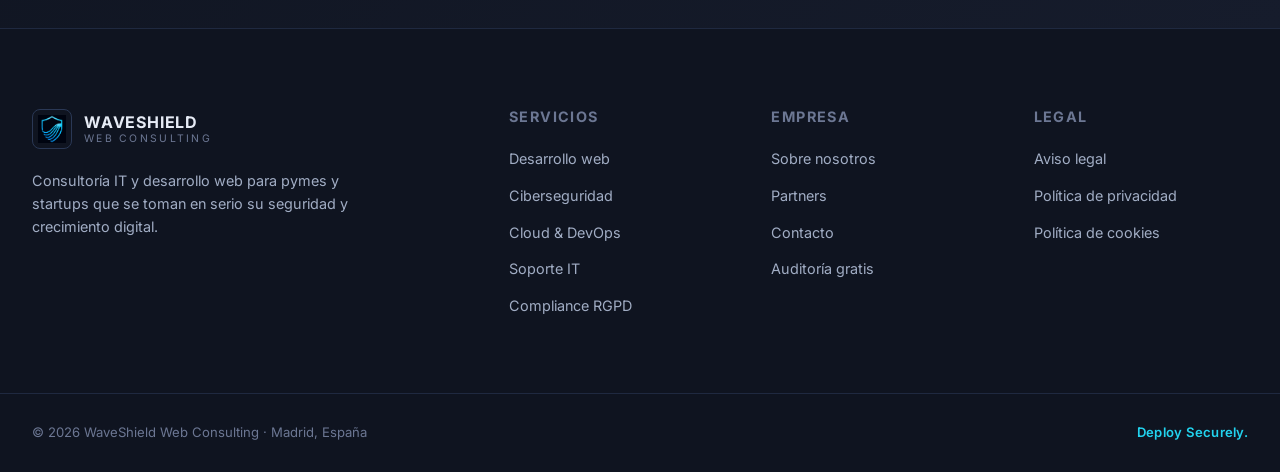
==== commit 2ebf3d90: "🎨 Mostrar PNG en hero section de página principal" ====
--- a/index.html
+++ b/index.html
@@ -96,35 +96,7 @@
     </div>
     <div class="hero-visual">
       <div class="hero-shield">
-        <svg width="100%" height="100%" viewBox="0 0 400 480" xmlns="http://www.w3.org/2000/svg">
-          <defs>
-            <style>
-              .hero-shield-outline { stroke: #00D4FF; fill: none; stroke-linecap: round; stroke-linejoin: round; }
-              .hero-wave { stroke: #00D4FF; fill: none; stroke-linecap: round; stroke-linejoin: round; }
-            </style>
-            <radialGradient id="glowGrad">
-              <stop offset="0%" stop-color="#00D4FF" stop-opacity="0.2"/>
-              <stop offset="100%" stop-color="#00D4FF" stop-opacity="0"/>
-            </radialGradient>
-          </defs>
-          
-          <!-- Glow effect background -->
-          <circle cx="200" cy="240" r="200" fill="url(#glowGrad)"/>
-          
-          <!-- Main shield outline -->
-          <path class="hero-shield-outline" stroke-width="28" d="M200 40 L340 120 L340 260 C340 380 200 460 200 460 C200 460 60 380 60 260 L60 120 Z"/>
-          
-          <!-- Inner shield detail -->
-          <path class="hero-shield-outline" stroke-width="6" opacity="0.5" d="M200 70 L320 150 L320 250 C320 360 200 430 200 430 C200 430 80 360 80 250 L80 150 Z"/>
-          
-          <!-- Wave lines - large and flowing -->
-          <g class="hero-wave" stroke-width="24" opacity="0.95">
-            <path d="M140 180 Q190 160 320 230"/>
-            <path d="M120 250 Q190 210 330 310"/>
-            <path d="M100 320 Q190 260 340 390"/>
-            <path d="M80 380 Q190 310 350 460"/>
-          </g>
-        </svg>
+        <img src="images/logo.png" alt="WaveShield Logo" style="width: 100%; height: 100%; object-fit: contain;">
       </div>
     </div>
   </div>
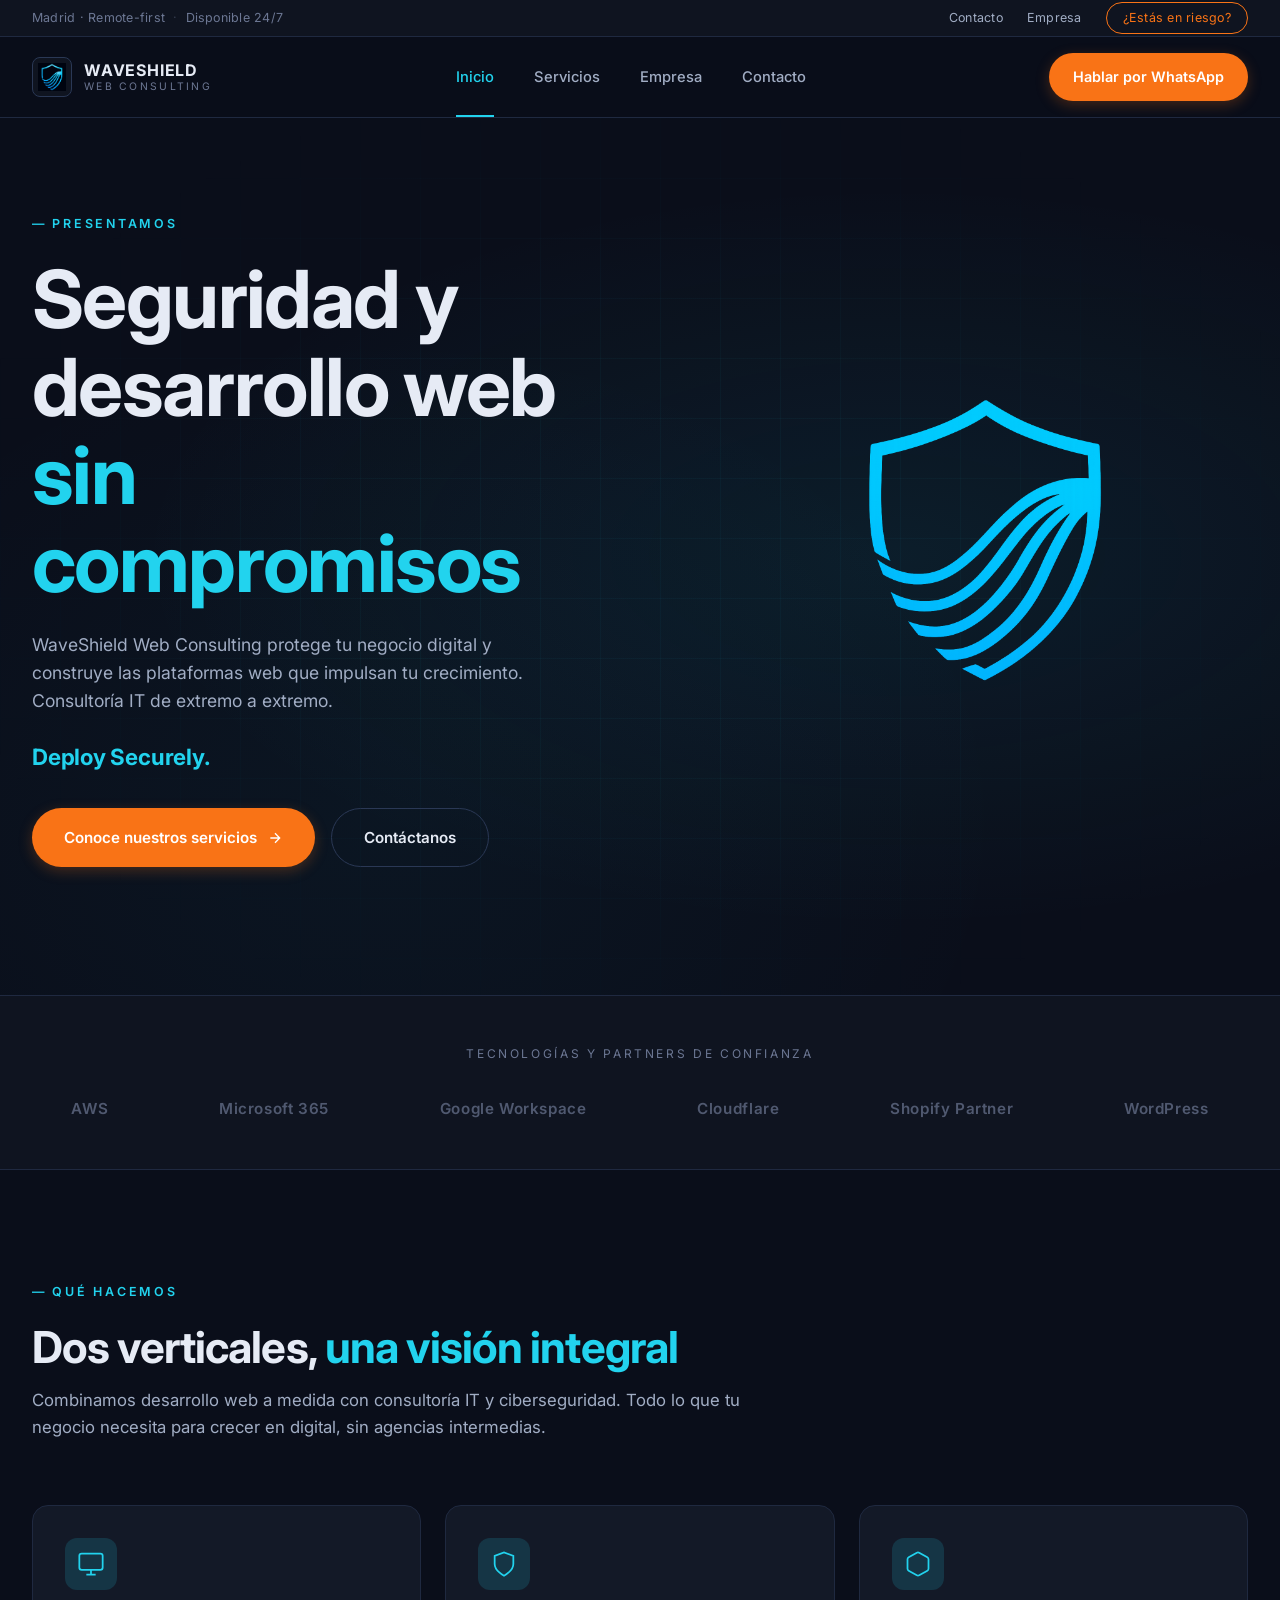
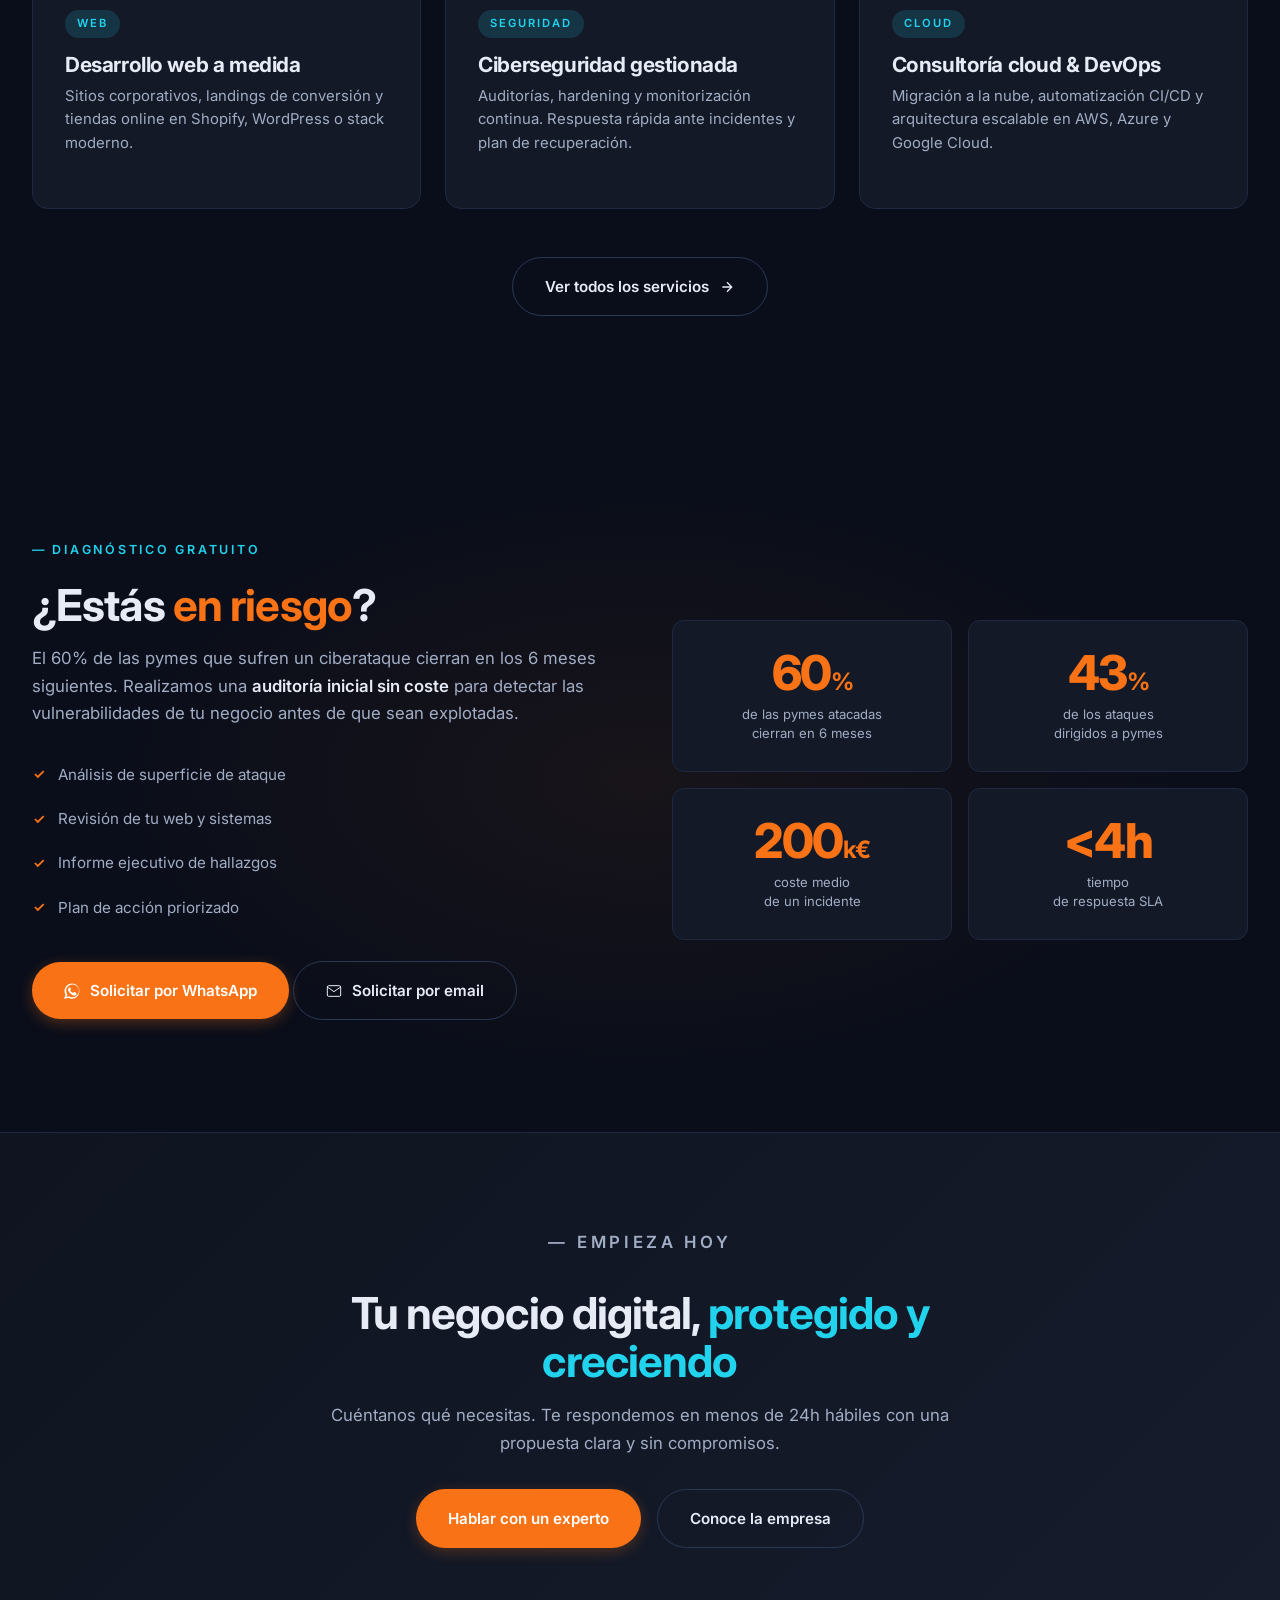
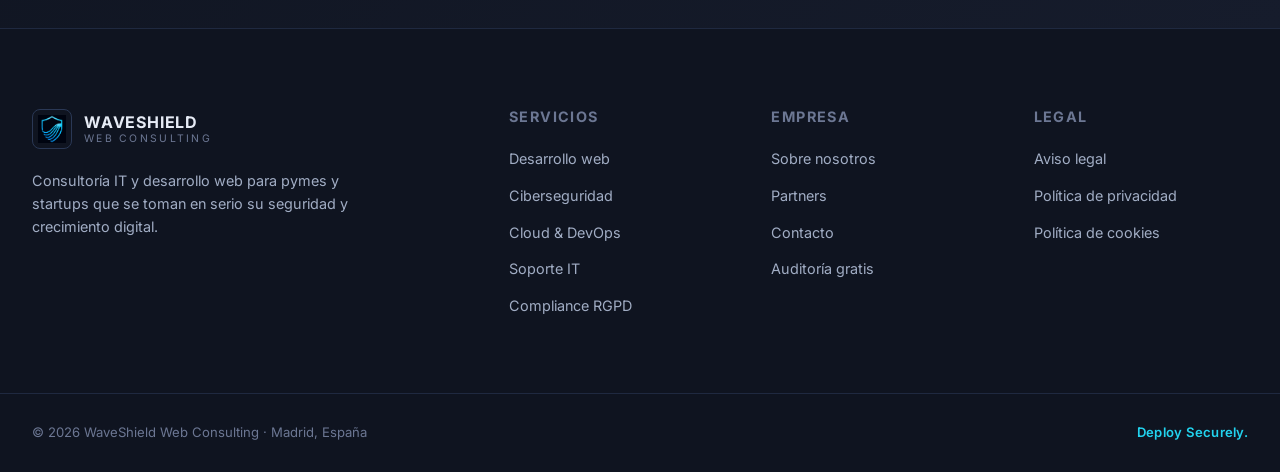
==== commit 409d70f2: "🎨 Usar logo PNG sin fondo en hero section" ====
--- a/index.html
+++ b/index.html
@@ -96,7 +96,7 @@
     </div>
     <div class="hero-visual">
       <div class="hero-shield">
-        <img src="images/logo.png" alt="WaveShield Logo" style="width: 100%; height: 100%; object-fit: contain;">
+        <img src="images/logo-hero.png" alt="WaveShield Logo" style="width: 100%; height: 100%; object-fit: contain;">
       </div>
     </div>
   </div>
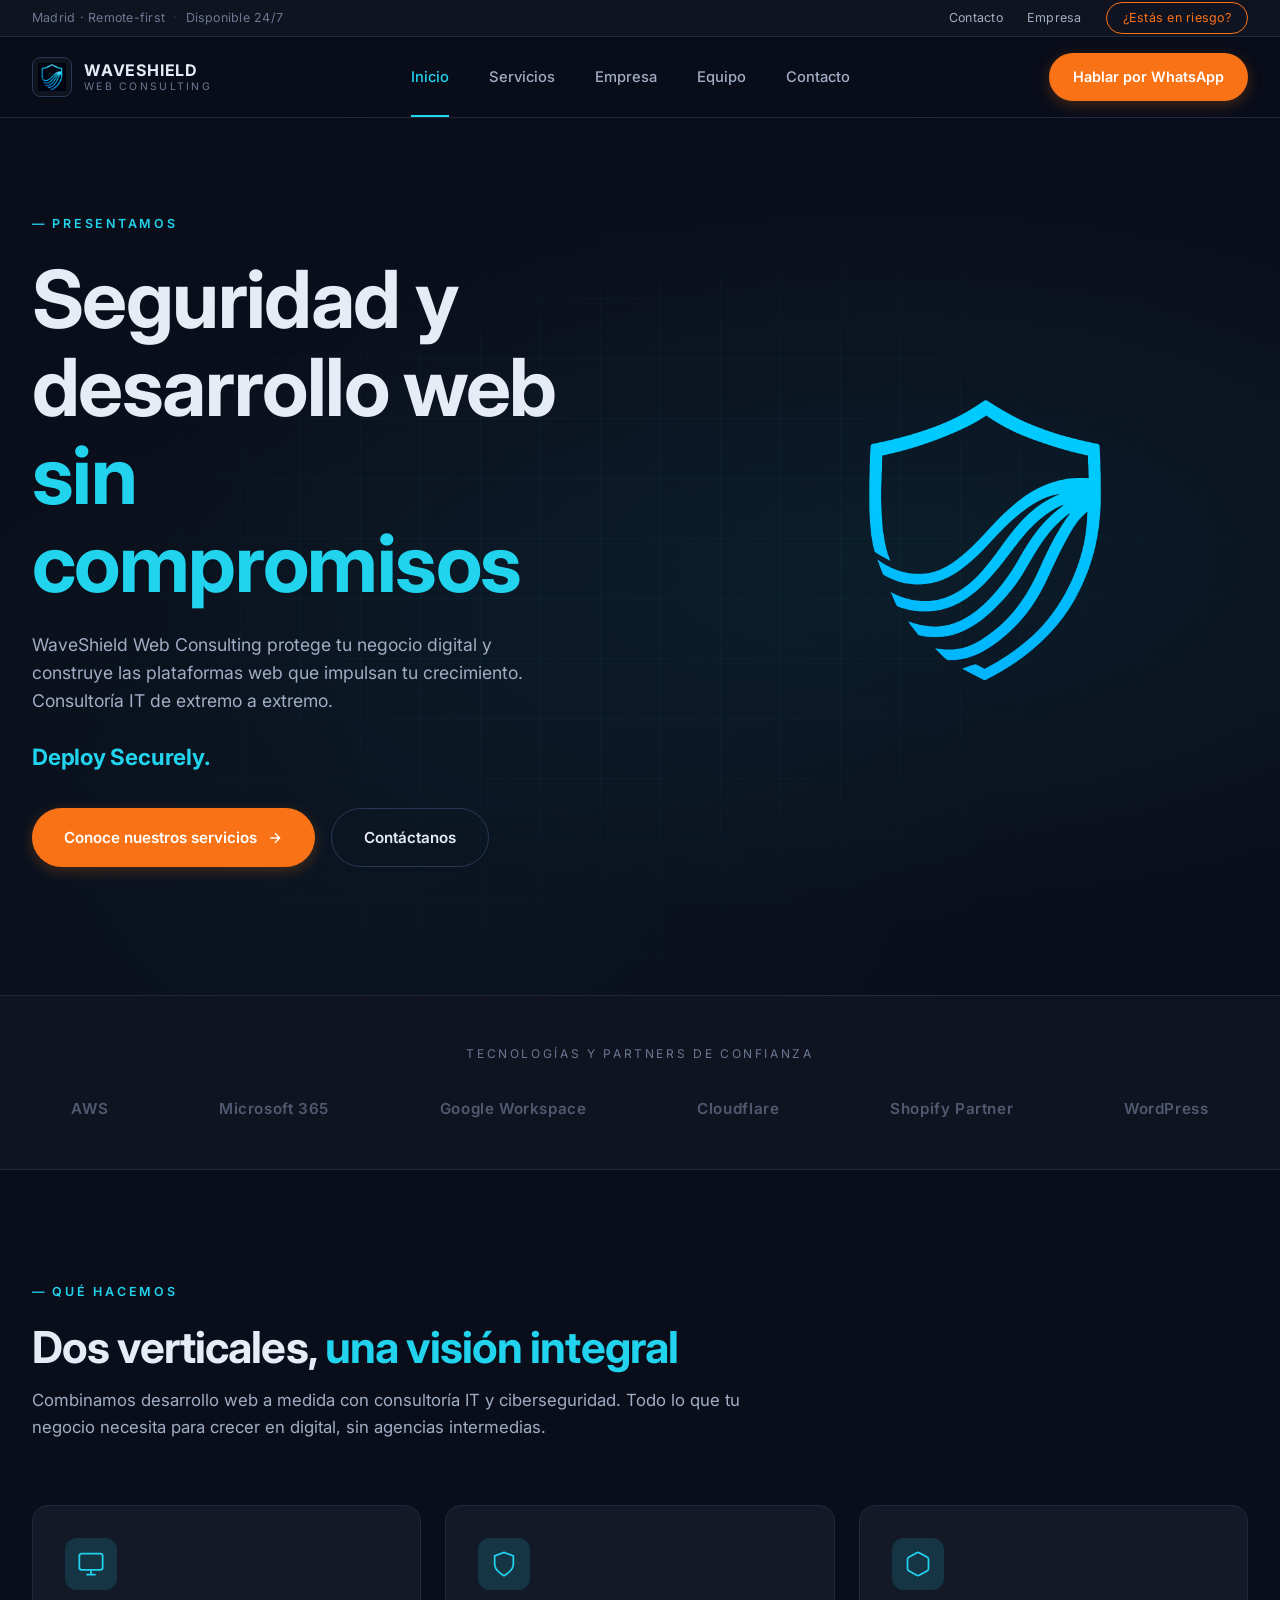
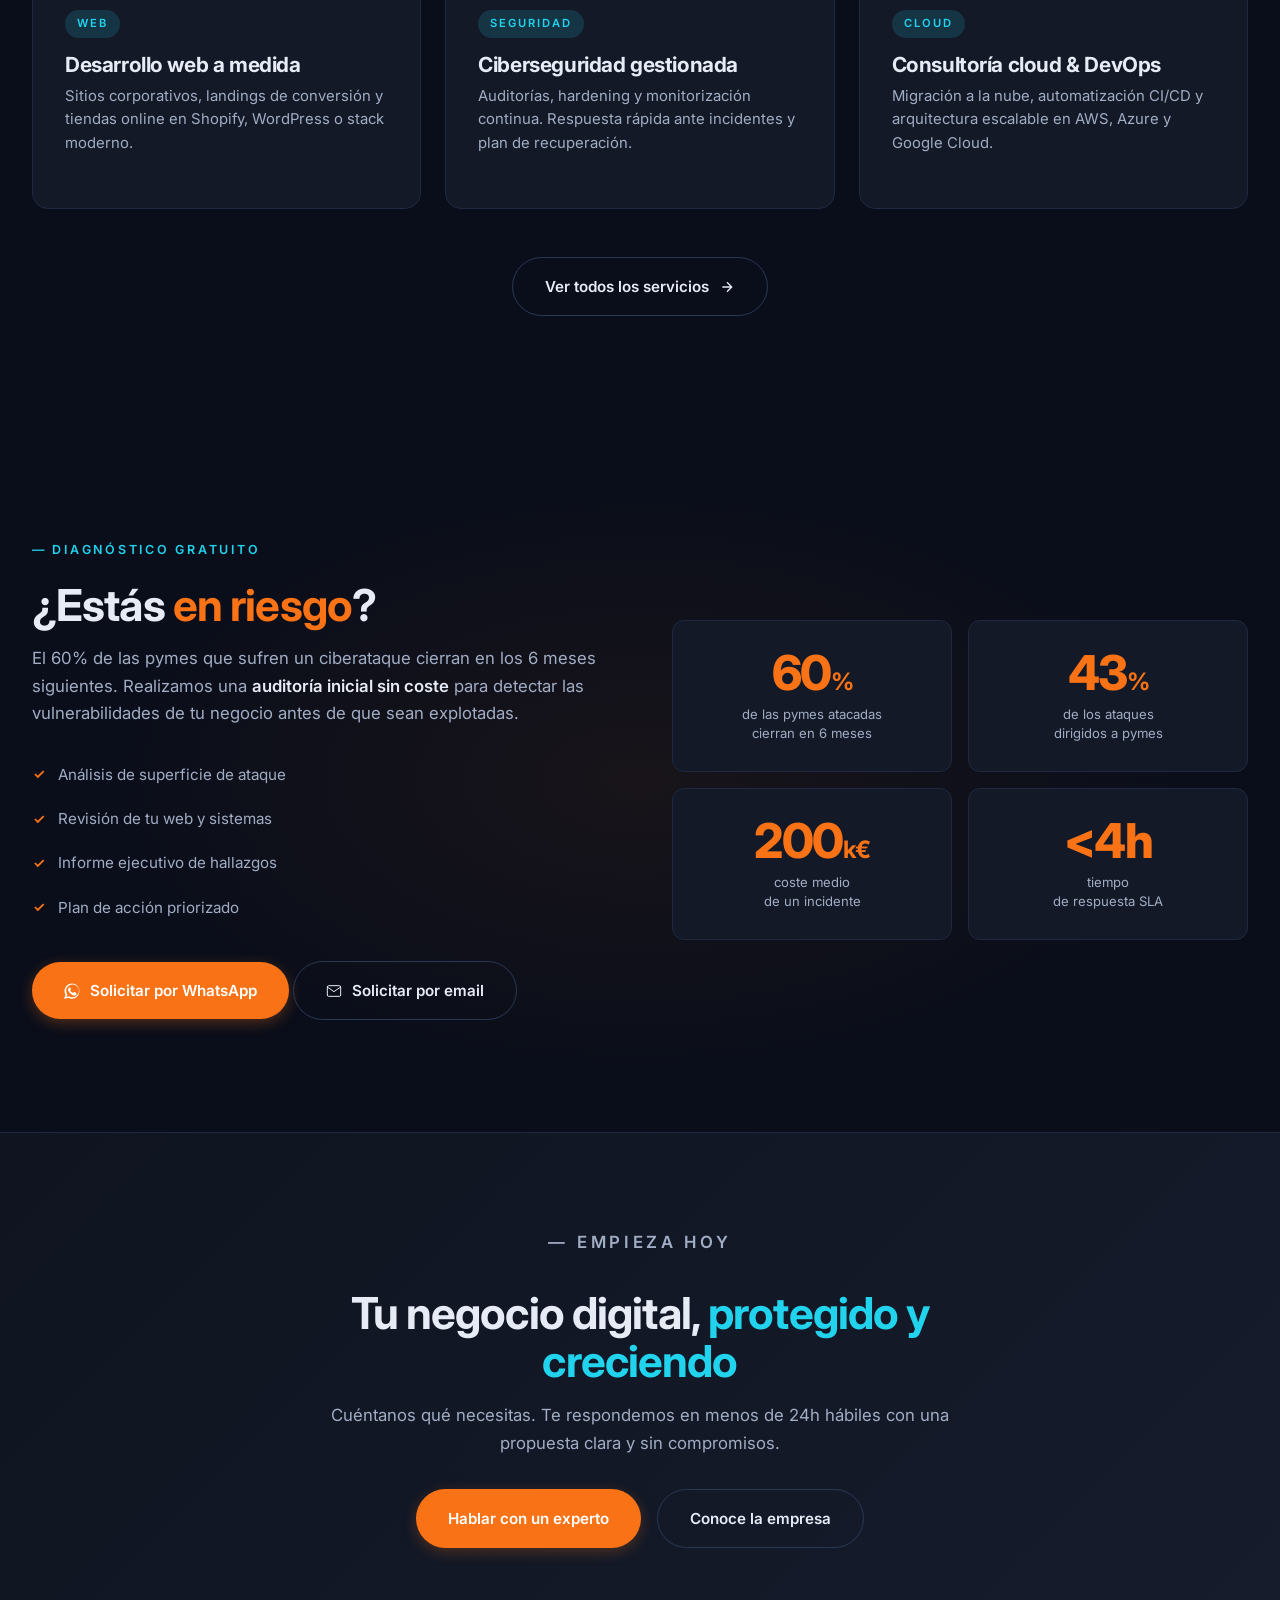
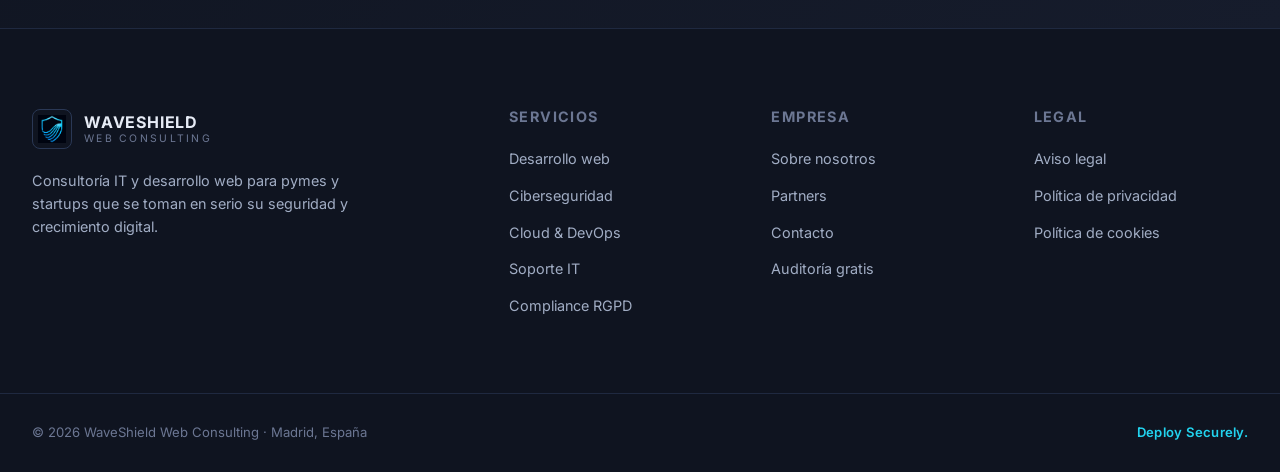
==== commit bf27f38c: "✨ Agregar página 'Equipo' - Sobre el equipo de IT engineers, marketing experts y SEO managers" ====
--- a/index.html
+++ b/index.html
@@ -43,6 +43,7 @@
       <a href="index.html">Inicio</a>
       <a href="servicios.html">Servicios</a>
       <a href="empresa.html">Empresa</a>
+      <a href="equipo.html">Equipo</a>
       <a href="contacto.html">Contacto</a>
     </nav>
 
@@ -62,11 +63,12 @@
       <svg width="22" height="22" viewBox="0 0 24 24" fill="none" stroke="currentColor" stroke-width="1.5"><path d="M18 6 6 18M6 6l12 12"/></svg>
     </button>
     <ul class="drawer-list">
-      <li><a href="index.html">Inicio</a></li>
-      <li><a href="servicios.html">Servicios</a></li>
-      <li><a href="empresa.html">Empresa</a></li>
-      <li><a href="contacto.html">Contacto</a></li>
-    </ul>
+    <li><a href="index.html">Inicio</a></li>
+    <li><a href="servicios.html">Servicios</a></li>
+    <li><a href="empresa.html">Empresa</a></li>
+    <li><a href="equipo.html">Equipo</a></li>
+    <li><a href="contacto.html">Contacto</a></li>
+  </ul>
     <a href="https://wa.me/34695984273?text=Hola%2C%20me%20gustar%C3%ADa%20m%C3%A1s%20info" target="_blank" rel="noopener" class="btn btn-primary btn-pill drawer-cta">Hablar por WhatsApp</a>
   </div>
 </div>
